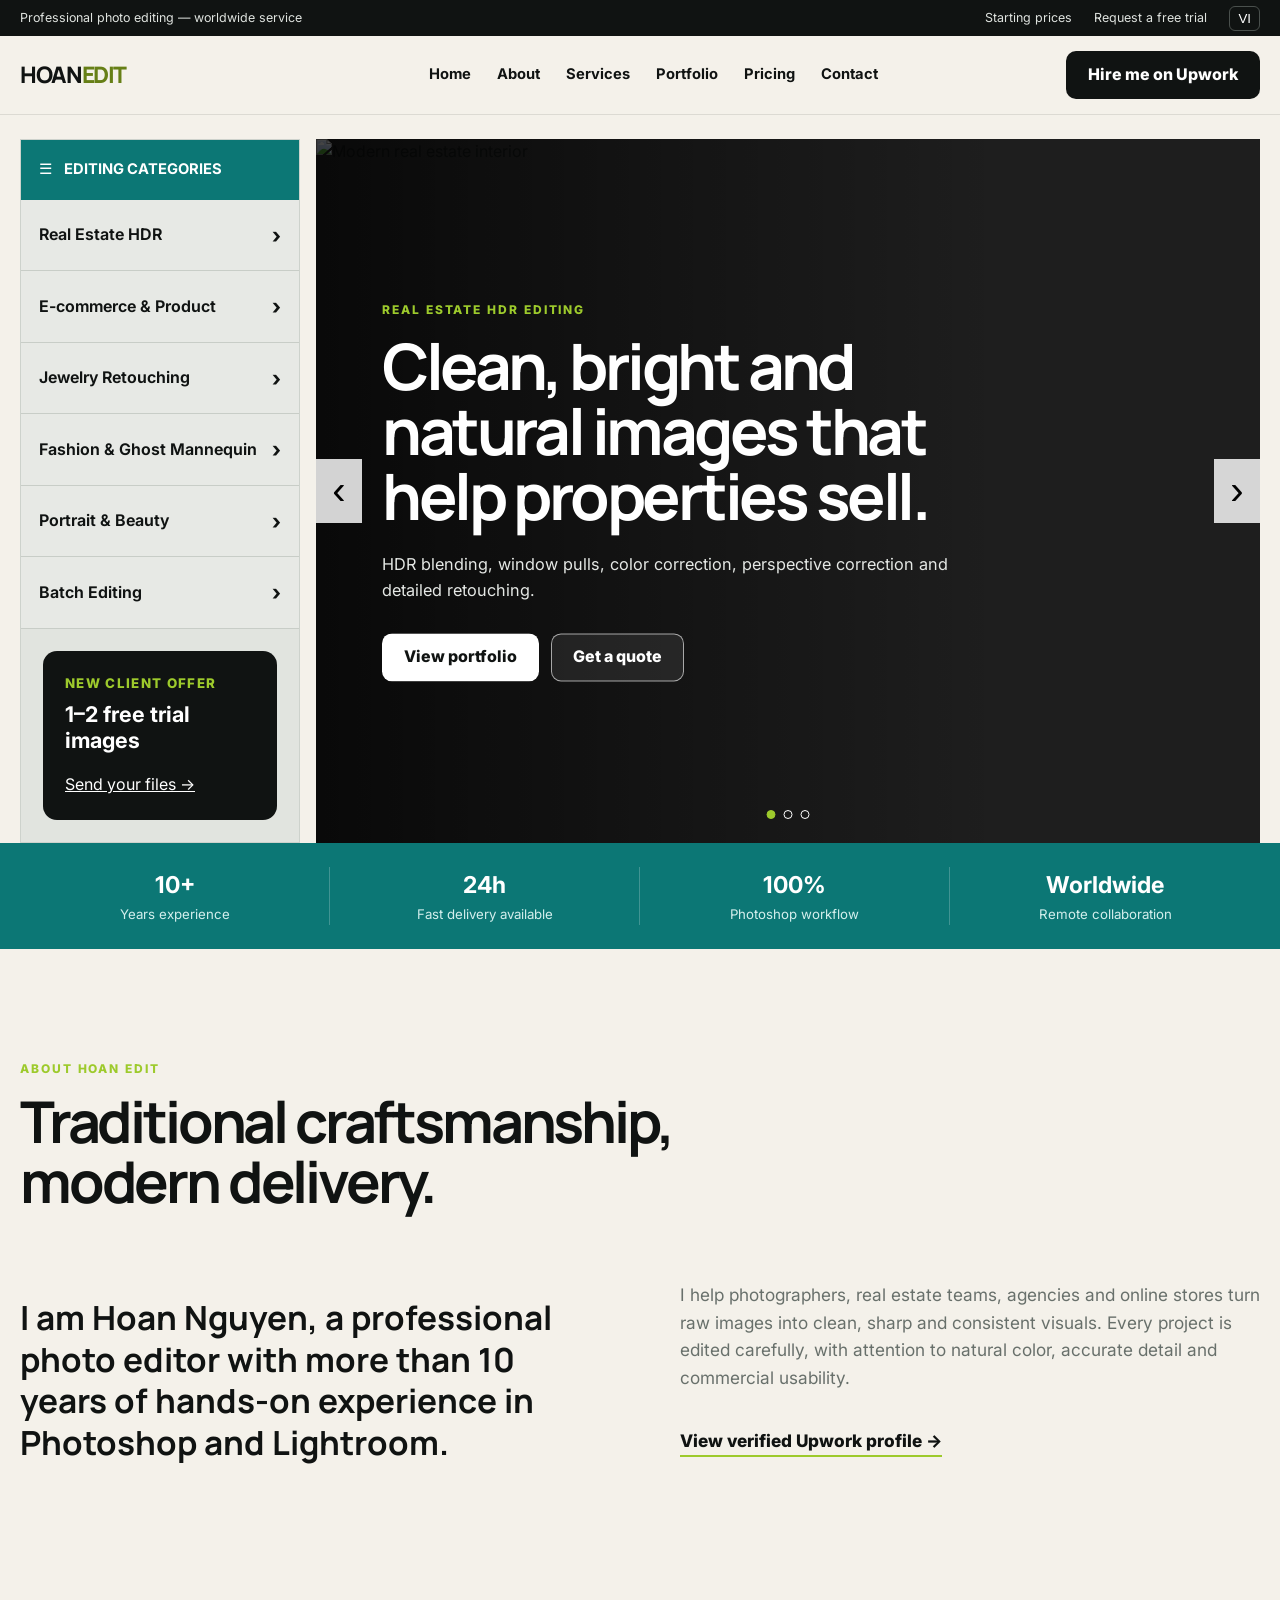
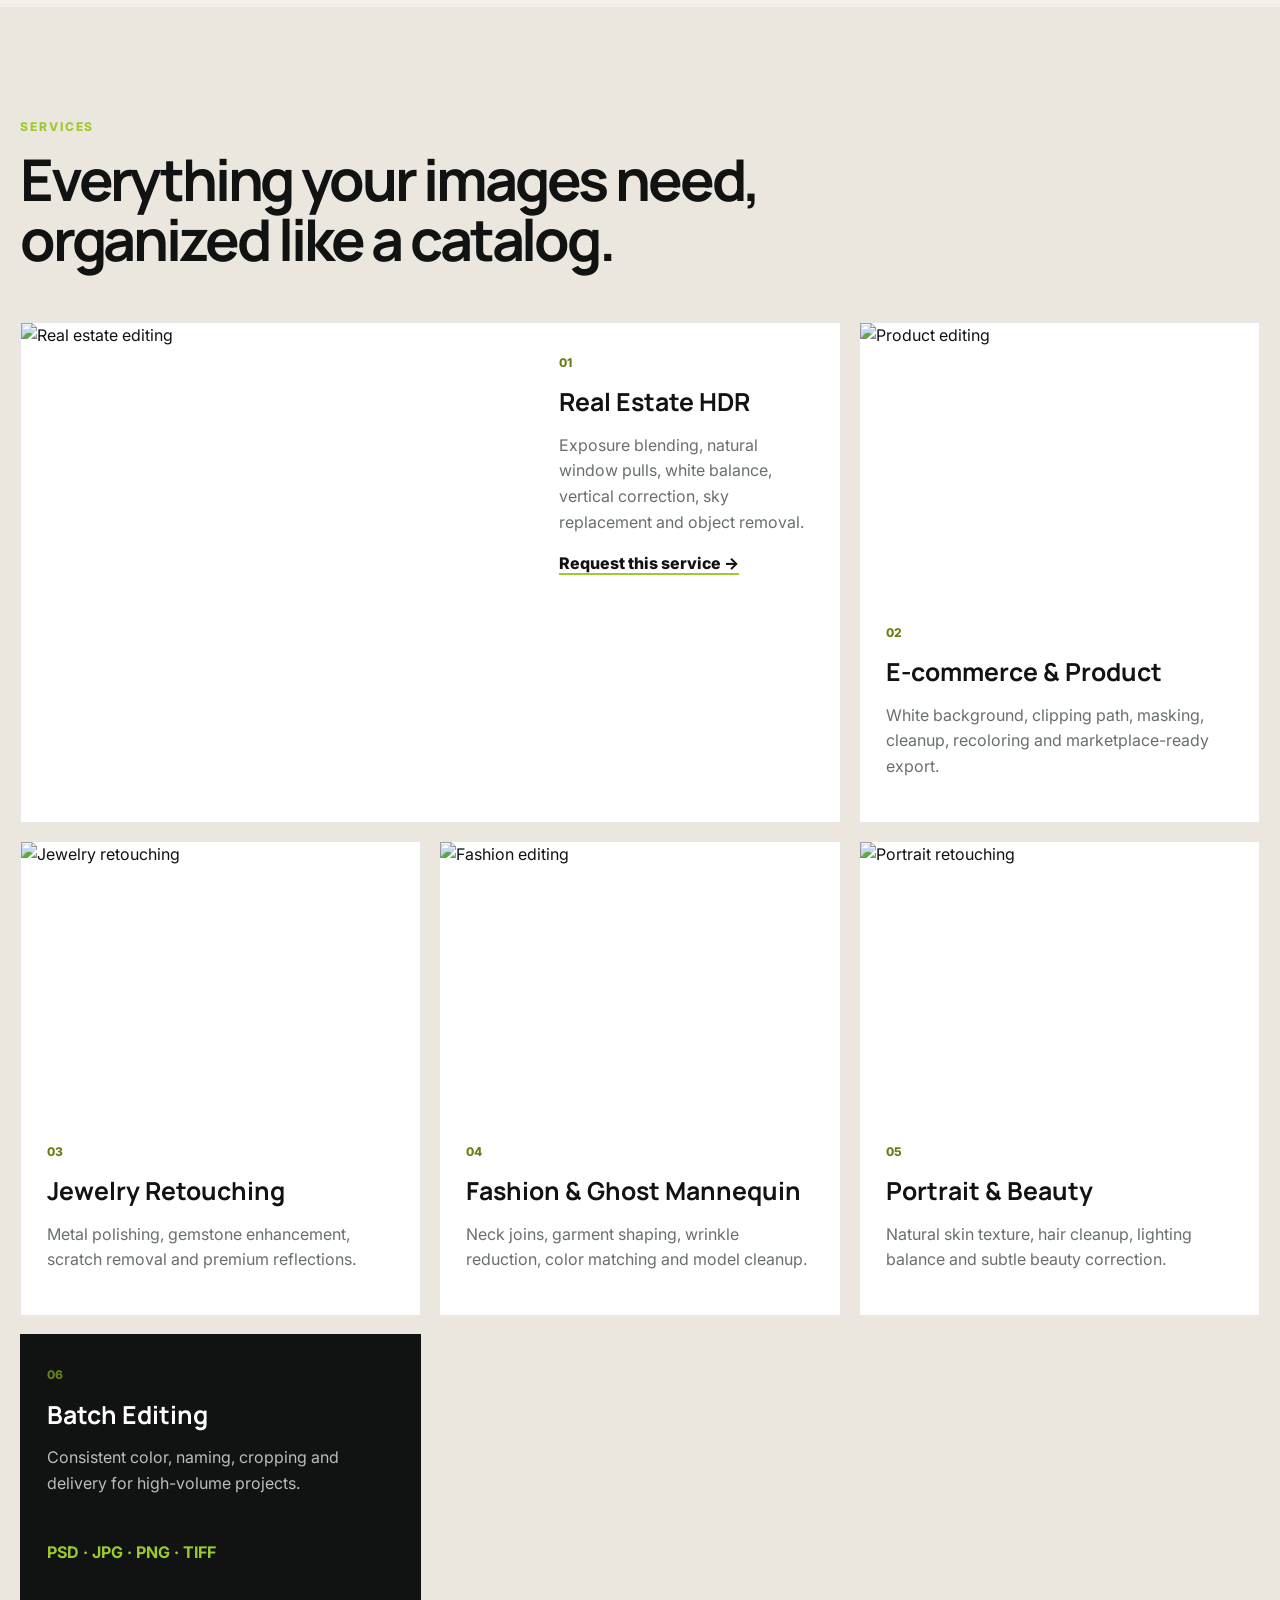
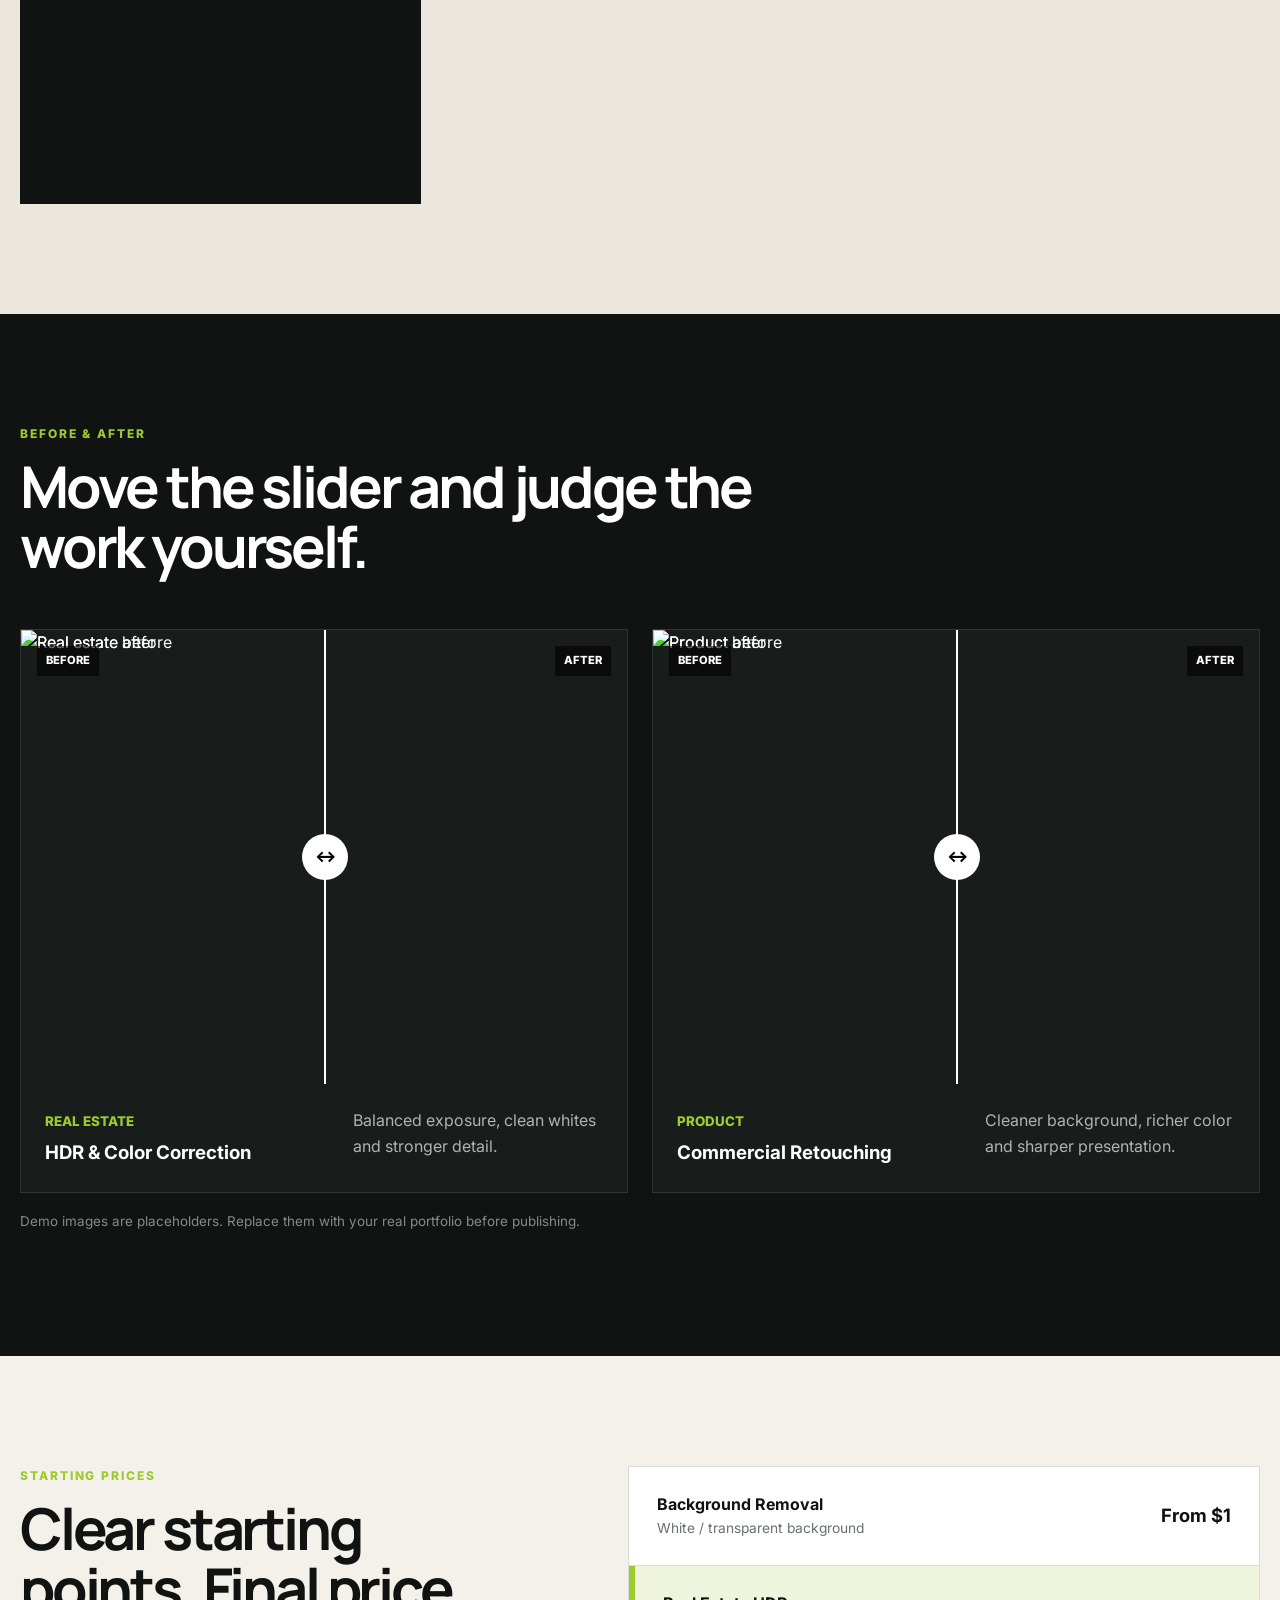
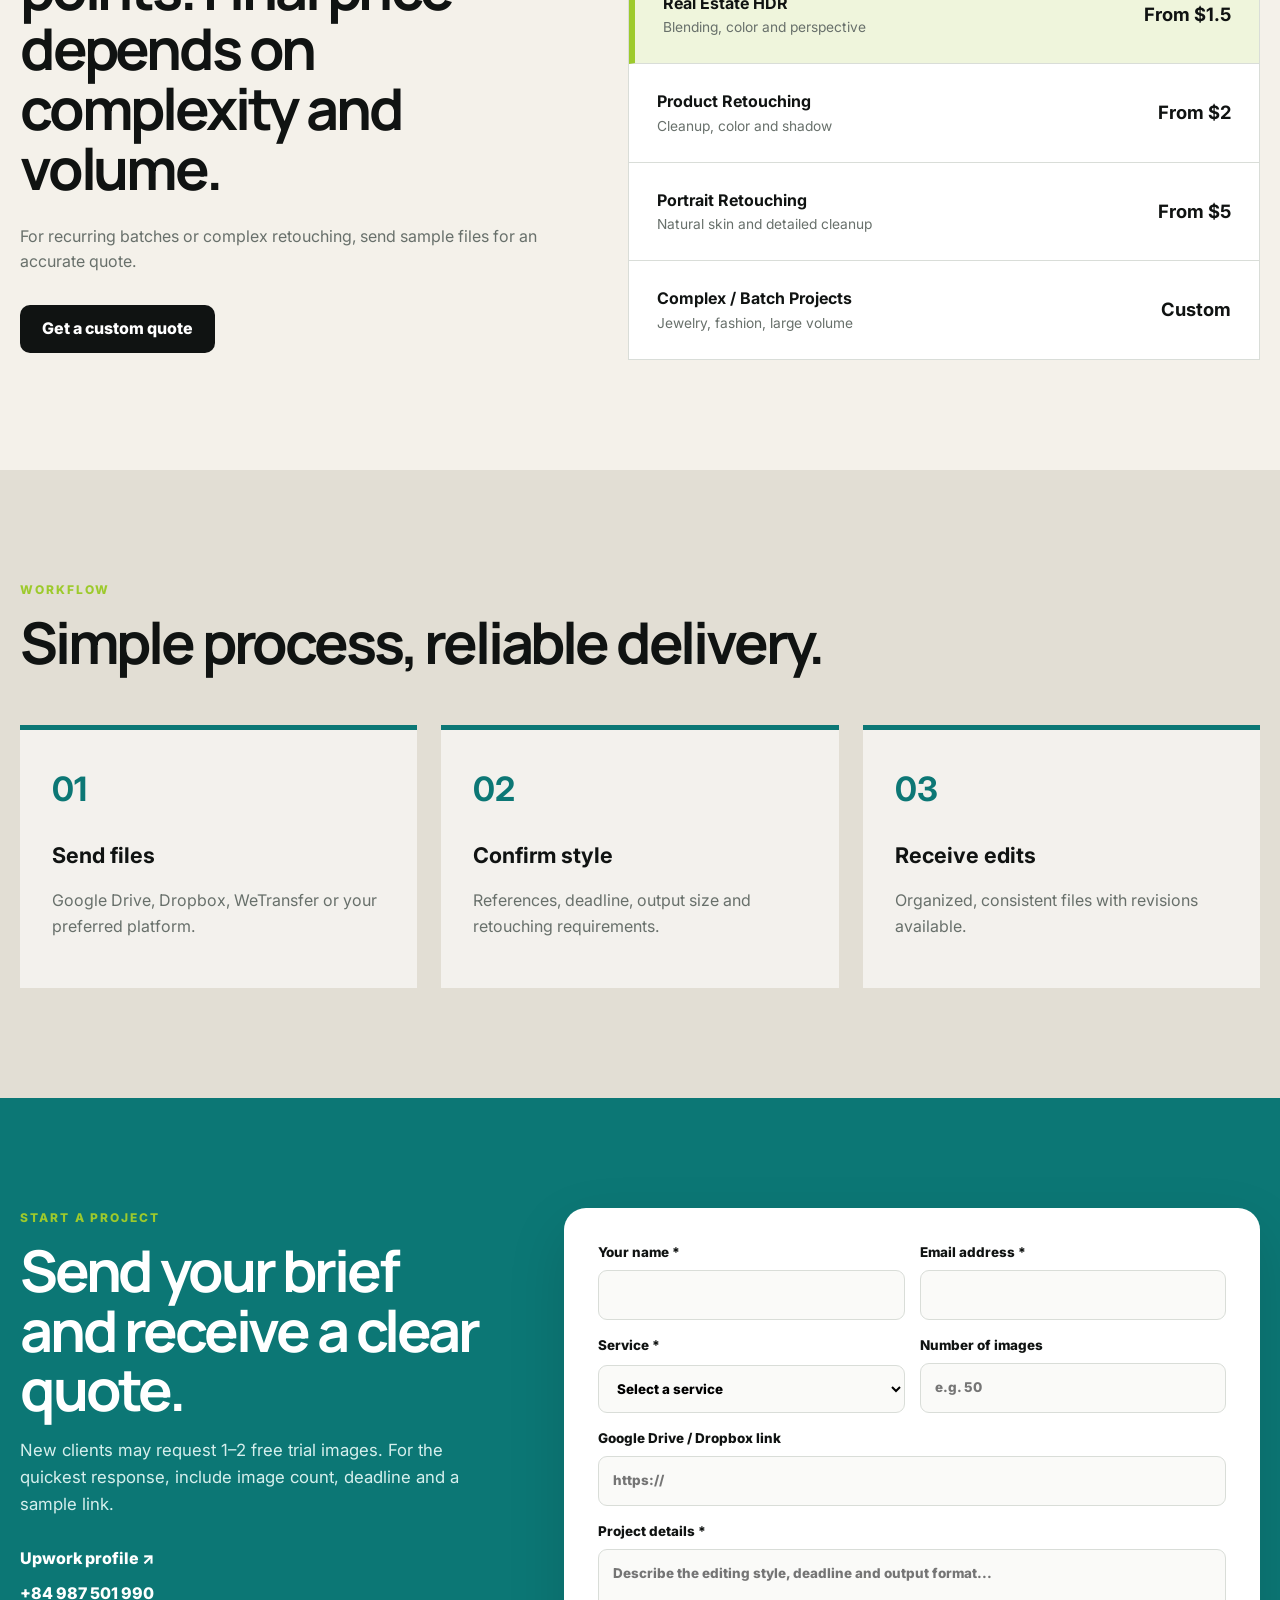
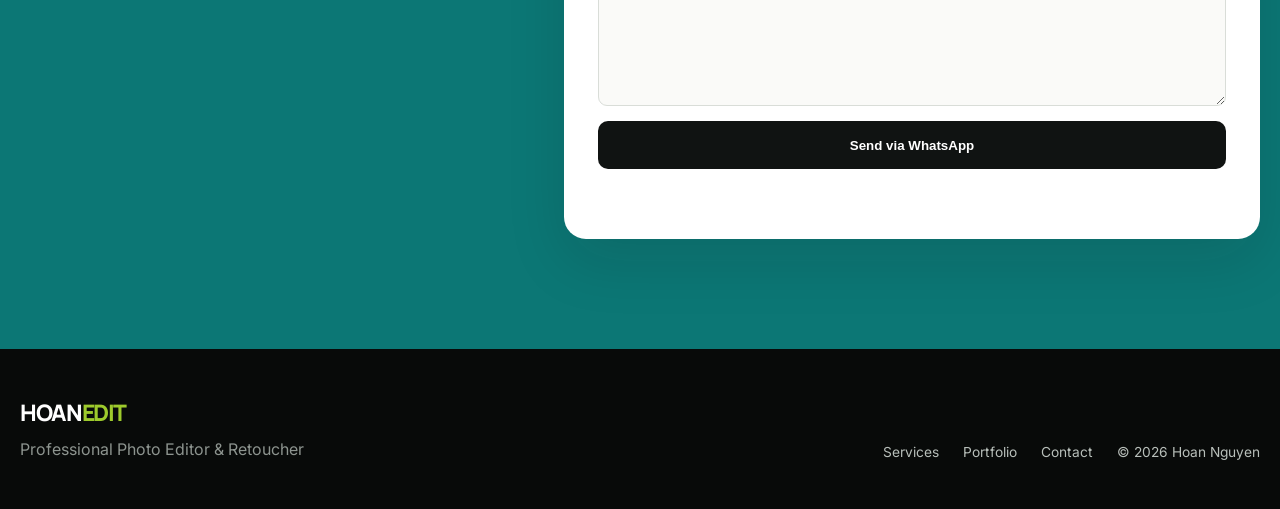
==== index.html @ b6e89f53 "Add files via upload" ====
<!DOCTYPE html>
<html lang="en">
<head>
  <meta charset="UTF-8">
  <meta name="viewport" content="width=device-width, initial-scale=1.0">
  <meta name="description" content="Professional photo editing and retouching services by Hoan Nguyen: real estate HDR, product, e-commerce, jewelry, portrait, fashion and batch editing.">
  <meta name="author" content="Hoan Nguyen">
  <meta property="og:title" content="Hoan Edit — Professional Photo Editing">
  <meta property="og:description" content="Clean, natural and conversion-ready photo editing for photographers, agencies and online stores.">
  <meta property="og:type" content="website">
  <title>Hoan Edit | Professional Photo Editor</title>
  <link rel="preconnect" href="https://fonts.googleapis.com">
  <link rel="preconnect" href="https://fonts.gstatic.com" crossorigin>
  <link href="https://fonts.googleapis.com/css2?family=Inter:wght@400;500;600;700;800&family=Manrope:wght@500;600;700;800&display=swap" rel="stylesheet">
  <link rel="stylesheet" href="styles.css">
</head>
<body>
  <div class="topbar">
    <div class="shell topbar-inner">
      <span>Professional photo editing — worldwide service</span>
      <div class="topbar-links">
        <a href="#pricing">Starting prices</a>
        <a href="#contact">Request a free trial</a>
        <button id="langToggle" class="lang-toggle" type="button">VI</button>
      </div>
    </div>
  </div>

  <header class="main-header">
    <div class="shell header-inner">
      <a class="logo" href="#home" aria-label="Hoan Edit home">HOAN<span>EDIT</span></a>
      <button class="mobile-menu" type="button" aria-label="Open menu" aria-expanded="false">☰</button>
      <nav class="main-nav">
        <a href="#home" data-en="Home" data-vi="Trang chủ">Home</a>
        <a href="#about" data-en="About" data-vi="Giới thiệu">About</a>
        <a href="#services" data-en="Services" data-vi="Dịch vụ">Services</a>
        <a href="#portfolio" data-en="Portfolio" data-vi="Portfolio">Portfolio</a>
        <a href="#pricing" data-en="Pricing" data-vi="Bảng giá">Pricing</a>
        <a href="#contact" data-en="Contact" data-vi="Liên hệ">Contact</a>
      </nav>
      <a class="header-cta" href="https://www.upwork.com/freelancers/nguyenhoan214" target="_blank" rel="noreferrer" data-en="Hire me on Upwork" data-vi="Thuê tôi trên Upwork">Hire me on Upwork</a>
    </div>
  </header>

  <main id="home">
    <section class="catalog-hero shell">
      <aside class="category-panel reveal">
        <div class="category-title"><span>☰</span><strong data-en="EDITING CATEGORIES" data-vi="DANH MỤC CHỈNH SỬA">EDITING CATEGORIES</strong></div>
        <a href="#real-estate"><span>Real Estate HDR</span><b>›</b></a>
        <a href="#product"><span>E-commerce & Product</span><b>›</b></a>
        <a href="#jewelry"><span>Jewelry Retouching</span><b>›</b></a>
        <a href="#fashion"><span>Fashion & Ghost Mannequin</span><b>›</b></a>
        <a href="#portrait"><span>Portrait & Beauty</span><b>›</b></a>
        <a href="#batch"><span>Batch Editing</span><b>›</b></a>
        <div class="category-note">
          <small data-en="NEW CLIENT OFFER" data-vi="ƯU ĐÃI KHÁCH MỚI">NEW CLIENT OFFER</small>
          <strong data-en="1–2 free trial images" data-vi="Chỉnh thử miễn phí 1–2 ảnh">1–2 free trial images</strong>
          <a href="#contact" data-en="Send your files →" data-vi="Gửi ảnh ngay →">Send your files →</a>
        </div>
      </aside>

      <section class="hero-slider reveal" aria-label="Featured services">
        <article class="slide active">
          <img src="https://images.unsplash.com/photo-1600607687939-ce8a6c25118c?auto=format&fit=crop&w=1600&q=85" alt="Modern real estate interior">
          <div class="slide-overlay"></div>
          <div class="slide-content">
            <span class="kicker">REAL ESTATE HDR EDITING</span>
            <h1 data-en="Clean, bright and natural images that help properties sell." data-vi="Hình ảnh sạch, sáng và tự nhiên giúp bất động sản nổi bật.">Clean, bright and natural images that help properties sell.</h1>
            <p data-en="HDR blending, window pulls, color correction, perspective correction and detailed retouching." data-vi="Ghép HDR, xử lý cửa sổ, cân màu, chỉnh phối cảnh và retouch chi tiết.">HDR blending, window pulls, color correction, perspective correction and detailed retouching.</p>
            <div class="slide-actions">
              <a class="btn light" href="#portfolio" data-en="View portfolio" data-vi="Xem portfolio">View portfolio</a>
              <a class="btn glass" href="#contact" data-en="Get a quote" data-vi="Nhận báo giá">Get a quote</a>
            </div>
          </div>
        </article>
        <article class="slide">
          <img src="https://images.unsplash.com/photo-1560343090-f0409e92791a?auto=format&fit=crop&w=1600&q=85" alt="Product photography">
          <div class="slide-overlay"></div>
          <div class="slide-content">
            <span class="kicker">PRODUCT RETOUCHING</span>
            <h2 data-en="Marketplace-ready product photos with a polished commercial finish." data-vi="Ảnh sản phẩm sẵn sàng đăng bán với chất lượng thương mại chuyên nghiệp.">Marketplace-ready product photos with a polished commercial finish.</h2>
            <p data-en="Background removal, dust cleanup, accurate color, realistic shadows and consistent resizing." data-vi="Xóa nền, làm sạch bụi, cân màu chính xác, tạo bóng tự nhiên và resize đồng bộ.">Background removal, dust cleanup, accurate color, realistic shadows and consistent resizing.</p>
            <div class="slide-actions"><a class="btn light" href="#services">Explore services</a><a class="btn glass" href="#contact">Start a project</a></div>
          </div>
        </article>
        <article class="slide">
          <img src="https://images.unsplash.com/photo-1529139574466-a303027c1d8b?auto=format&fit=crop&w=1600&q=85" alt="Fashion retouching">
          <div class="slide-overlay"></div>
          <div class="slide-content">
            <span class="kicker">FASHION & PORTRAIT</span>
            <h2 data-en="Natural retouching that keeps texture, character and brand consistency." data-vi="Retouch tự nhiên, giữ kết cấu da, cá tính và sự đồng bộ thương hiệu.">Natural retouching that keeps texture, character and brand consistency.</h2>
            <p data-en="Beauty retouching, garment cleanup, ghost mannequin, background cleanup and editorial color grading." data-vi="Retouch beauty, làm sạch trang phục, ghost mannequin, xử lý nền và chỉnh màu editorial.">Beauty retouching, garment cleanup, ghost mannequin, background cleanup and editorial color grading.</p>
            <div class="slide-actions"><a class="btn light" href="#portfolio">See examples</a><a class="btn glass" href="https://www.upwork.com/freelancers/nguyenhoan214" target="_blank" rel="noreferrer">Upwork profile</a></div>
          </div>
        </article>
        <button class="slider-btn prev" aria-label="Previous slide">‹</button>
        <button class="slider-btn next" aria-label="Next slide">›</button>
        <div class="slider-dots" aria-label="Slide navigation"></div>
      </section>
    </section>

    <section class="benefit-strip">
      <div class="shell benefit-grid">
        <div><b>10+</b><span data-en="Years experience" data-vi="Năm kinh nghiệm">Years experience</span></div>
        <div><b>24h</b><span data-en="Fast delivery available" data-vi="Có hỗ trợ giao nhanh">Fast delivery available</span></div>
        <div><b>100%</b><span data-en="Photoshop workflow" data-vi="Quy trình Photoshop">Photoshop workflow</span></div>
        <div><b>Worldwide</b><span data-en="Remote collaboration" data-vi="Làm việc toàn cầu">Remote collaboration</span></div>
      </div>
    </section>

    <section id="about" class="section shell intro-section">
      <div class="section-heading reveal">
        <span class="section-kicker" data-en="ABOUT HOAN EDIT" data-vi="VỀ HOAN EDIT">ABOUT HOAN EDIT</span>
        <h2 data-en="Traditional craftsmanship, modern delivery." data-vi="Kỹ năng chỉnh sửa truyền thống, quy trình giao hàng hiện đại.">Traditional craftsmanship, modern delivery.</h2>
      </div>
      <div class="intro-grid">
        <p class="lead reveal" data-en="I am Hoan Nguyen, a professional photo editor with more than 10 years of hands-on experience in Photoshop and Lightroom." data-vi="Tôi là Hoàn Nguyễn, chuyên gia chỉnh sửa ảnh với hơn 10 năm kinh nghiệm thực tế trong Photoshop và Lightroom.">I am Hoan Nguyen, a professional photo editor with more than 10 years of hands-on experience in Photoshop and Lightroom.</p>
        <div class="intro-copy reveal"><p data-en="I help photographers, real estate teams, agencies and online stores turn raw images into clean, sharp and consistent visuals. Every project is edited carefully, with attention to natural color, accurate detail and commercial usability." data-vi="Tôi hỗ trợ nhiếp ảnh gia, đội ngũ bất động sản, agency và cửa hàng online biến ảnh gốc thành hình ảnh sạch, sắc nét và đồng bộ. Mỗi dự án đều được xử lý cẩn thận, chú trọng màu sắc tự nhiên, chi tiết chính xác và khả năng sử dụng thương mại.">I help photographers, real estate teams, agencies and online stores turn raw images into clean, sharp and consistent visuals. Every project is edited carefully, with attention to natural color, accurate detail and commercial usability.</p><a href="https://www.upwork.com/freelancers/nguyenhoan214" target="_blank" rel="noreferrer">View verified Upwork profile →</a></div>
      </div>
    </section>

    <section id="services" class="section services-section">
      <div class="shell">
        <div class="section-heading reveal"><span class="section-kicker">SERVICES</span><h2 data-en="Everything your images need, organized like a catalog." data-vi="Mọi dịch vụ hình ảnh cần thiết, được sắp xếp rõ ràng như một danh mục.">Everything your images need, organized like a catalog.</h2></div>
        <div class="service-catalog">
          <article id="real-estate" class="service-tile large reveal"><img src="https://images.unsplash.com/photo-1600566753190-17f0baa2a6c3?auto=format&fit=crop&w=1200&q=85" alt="Real estate editing"><div><span>01</span><h3>Real Estate HDR</h3><p>Exposure blending, natural window pulls, white balance, vertical correction, sky replacement and object removal.</p><a href="#contact">Request this service →</a></div></article>
          <article id="product" class="service-tile reveal"><img src="https://images.unsplash.com/photo-1542291026-7eec264c27ff?auto=format&fit=crop&w=1000&q=85" alt="Product editing"><div><span>02</span><h3>E-commerce & Product</h3><p>White background, clipping path, masking, cleanup, recoloring and marketplace-ready export.</p></div></article>
          <article id="jewelry" class="service-tile reveal"><img src="https://images.unsplash.com/photo-1515562141207-7a88fb7ce338?auto=format&fit=crop&w=1000&q=85" alt="Jewelry retouching"><div><span>03</span><h3>Jewelry Retouching</h3><p>Metal polishing, gemstone enhancement, scratch removal and premium reflections.</p></div></article>
          <article id="fashion" class="service-tile reveal"><img src="https://images.unsplash.com/photo-1485230895905-ec40ba36b9bc?auto=format&fit=crop&w=1000&q=85" alt="Fashion editing"><div><span>04</span><h3>Fashion & Ghost Mannequin</h3><p>Neck joins, garment shaping, wrinkle reduction, color matching and model cleanup.</p></div></article>
          <article id="portrait" class="service-tile reveal"><img src="https://images.unsplash.com/photo-1534528741775-53994a69daeb?auto=format&fit=crop&w=1000&q=85" alt="Portrait retouching"><div><span>05</span><h3>Portrait & Beauty</h3><p>Natural skin texture, hair cleanup, lighting balance and subtle beauty correction.</p></div></article>
          <article id="batch" class="service-tile text-only reveal"><div><span>06</span><h3>Batch Editing</h3><p>Consistent color, naming, cropping and delivery for high-volume projects.</p><strong>PSD · JPG · PNG · TIFF</strong></div></article>
        </div>
      </div>
    </section>

    <section id="portfolio" class="section portfolio-section">
      <div class="shell">
        <div class="section-heading reveal"><span class="section-kicker">BEFORE & AFTER</span><h2 data-en="Move the slider and judge the work yourself." data-vi="Kéo thanh so sánh và tự đánh giá chất lượng.">Move the slider and judge the work yourself.</h2></div>
        <div class="compare-grid">
          <article class="compare-card reveal">
            <div class="compare" data-compare>
              <img src="https://images.unsplash.com/photo-1600585154340-be6161a56a0c?auto=format&fit=crop&w=1200&q=55" alt="Real estate before">
              <div class="after"><img src="https://images.unsplash.com/photo-1600566753086-00f18fb6b3ea?auto=format&fit=crop&w=1200&q=90" alt="Real estate after"></div>
              <input type="range" min="0" max="100" value="50" aria-label="Compare real estate edit"><div class="compare-line"></div><span class="before-tag">BEFORE</span><span class="after-tag">AFTER</span>
            </div>
            <div class="compare-caption"><div><small>REAL ESTATE</small><h3>HDR & Color Correction</h3></div><p>Balanced exposure, clean whites and stronger detail.</p></div>
          </article>
          <article class="compare-card reveal">
            <div class="compare" data-compare>
              <img src="https://images.unsplash.com/photo-1560343090-f0409e92791a?auto=format&fit=crop&w=1200&q=55" alt="Product before">
              <div class="after enhanced"><img src="https://images.unsplash.com/photo-1560343090-f0409e92791a?auto=format&fit=crop&w=1200&q=95" alt="Product after"></div>
              <input type="range" min="0" max="100" value="50" aria-label="Compare product edit"><div class="compare-line"></div><span class="before-tag">BEFORE</span><span class="after-tag">AFTER</span>
            </div>
            <div class="compare-caption"><div><small>PRODUCT</small><h3>Commercial Retouching</h3></div><p>Cleaner background, richer color and sharper presentation.</p></div>
          </article>
        </div>
        <p class="demo-note">Demo images are placeholders. Replace them with your real portfolio before publishing.</p>
      </div>
    </section>

    <section id="pricing" class="section pricing-section">
      <div class="shell pricing-layout">
        <div class="pricing-intro reveal"><span class="section-kicker">STARTING PRICES</span><h2 data-en="Clear starting points. Final price depends on complexity and volume." data-vi="Mức giá khởi điểm rõ ràng. Giá cuối phụ thuộc độ phức tạp và số lượng.">Clear starting points. Final price depends on complexity and volume.</h2><p>For recurring batches or complex retouching, send sample files for an accurate quote.</p><a class="btn dark" href="#contact">Get a custom quote</a></div>
        <div class="price-list reveal">
          <div class="price-row"><div><strong>Background Removal</strong><span>White / transparent background</span></div><b>From $1</b></div>
          <div class="price-row featured"><div><strong>Real Estate HDR</strong><span>Blending, color and perspective</span></div><b>From $1.5</b></div>
          <div class="price-row"><div><strong>Product Retouching</strong><span>Cleanup, color and shadow</span></div><b>From $2</b></div>
          <div class="price-row"><div><strong>Portrait Retouching</strong><span>Natural skin and detailed cleanup</span></div><b>From $5</b></div>
          <div class="price-row"><div><strong>Complex / Batch Projects</strong><span>Jewelry, fashion, large volume</span></div><b>Custom</b></div>
        </div>
      </div>
    </section>

    <section class="section process-section">
      <div class="shell"><div class="section-heading reveal"><span class="section-kicker">WORKFLOW</span><h2>Simple process, reliable delivery.</h2></div><div class="process-grid"><div class="process-step reveal"><b>01</b><h3>Send files</h3><p>Google Drive, Dropbox, WeTransfer or your preferred platform.</p></div><div class="process-step reveal"><b>02</b><h3>Confirm style</h3><p>References, deadline, output size and retouching requirements.</p></div><div class="process-step reveal"><b>03</b><h3>Receive edits</h3><p>Organized, consistent files with revisions available.</p></div></div></div>
    </section>

    <section id="contact" class="section contact-section">
      <div class="shell contact-layout">
        <div class="contact-copy reveal"><span class="section-kicker">START A PROJECT</span><h2>Send your brief and receive a clear quote.</h2><p>New clients may request 1–2 free trial images. For the quickest response, include image count, deadline and a sample link.</p><div class="contact-direct"><a href="https://www.upwork.com/freelancers/nguyenhoan214" target="_blank" rel="noreferrer">Upwork profile ↗</a><a href="tel:+84987501990">+84 987 501 990</a></div></div>
        <form id="contactForm" class="contact-form reveal">
          <div class="form-grid"><label>Your name *<input name="name" required autocomplete="name"></label><label>Email address *<input type="email" name="email" required autocomplete="email"></label></div>
          <div class="form-grid"><label>Service *<select name="service" required><option value="">Select a service</option><option>Real Estate HDR</option><option>E-commerce & Product</option><option>Jewelry Retouching</option><option>Fashion / Ghost Mannequin</option><option>Portrait & Beauty</option><option>Other</option></select></label><label>Number of images<input name="quantity" placeholder="e.g. 50"></label></div>
          <label>Google Drive / Dropbox link<input type="url" name="fileLink" placeholder="https://"></label>
          <label>Project details *<textarea name="message" rows="6" required placeholder="Describe the editing style, deadline and output format..."></textarea></label>
          <button class="btn dark full" type="submit">Send via WhatsApp</button><p id="formStatus" class="form-status" aria-live="polite"></p>
        </form>
      </div>
    </section>
  </main>

  <footer><div class="shell footer-inner"><div><a class="logo footer-logo" href="#home">HOAN<span>EDIT</span></a><p>Professional Photo Editor & Retoucher</p></div><div class="footer-right"><a href="#services">Services</a><a href="#portfolio">Portfolio</a><a href="#contact">Contact</a><span>© <span id="year"></span> Hoan Nguyen</span></div></div></footer>
  <script src="script.js"></script>
</body>
</html>
---- styles.css ----
:root{--ink:#101312;--paper:#f4f1ea;--white:#fff;--green:#9dca2c;--green-dark:#667f16;--teal:#0c7775;--muted:#68706b;--line:#d9ddd8;--shadow:0 22px 60px rgba(16,19,18,.12);--radius:22px}*{box-sizing:border-box}html{scroll-behavior:smooth}body{margin:0;background:var(--paper);color:var(--ink);font-family:Inter,Arial,sans-serif;line-height:1.6}img{display:block;max-width:100%}a{color:inherit;text-decoration:none}.shell{width:min(1240px,calc(100% - 36px));margin:auto}.topbar{background:var(--ink);color:#dfe3df;font-size:.78rem}.topbar-inner{height:36px;display:flex;align-items:center;justify-content:space-between}.topbar-links{display:flex;align-items:center;gap:22px}.lang-toggle{border:1px solid #4a504d;background:transparent;color:white;border-radius:6px;padding:4px 8px;cursor:pointer}.main-header{position:sticky;top:0;z-index:20;background:rgba(244,241,234,.94);backdrop-filter:blur(14px);border-bottom:1px solid rgba(16,19,18,.1)}.header-inner{height:78px;display:grid;grid-template-columns:220px 1fr auto;align-items:center;gap:24px}.logo{font-family:Manrope,sans-serif;font-size:1.42rem;font-weight:800;letter-spacing:-.06em}.logo span{color:var(--green-dark)}.main-nav{display:flex;justify-content:center;gap:26px;font-weight:700;font-size:.92rem}.main-nav a{position:relative}.main-nav a:after{content:"";position:absolute;left:0;right:100%;bottom:-8px;height:2px;background:var(--green);transition:.25s}.main-nav a:hover:after{right:0}.header-cta,.btn{display:inline-flex;align-items:center;justify-content:center;min-height:48px;padding:0 21px;border-radius:10px;font-weight:800;border:1px solid transparent;transition:.25s;cursor:pointer}.header-cta{background:var(--ink);color:white}.header-cta:hover,.btn:hover{transform:translateY(-2px)}.mobile-menu{display:none;border:0;background:transparent;font-size:1.5rem}.catalog-hero{display:grid;grid-template-columns:280px 1fr;gap:16px;padding-top:24px}.category-panel{background:#e1e4df;border:1px solid #cdd2cc;min-height:600px}.category-title{display:flex;align-items:center;gap:12px;background:var(--teal);color:white;padding:18px;font-size:.92rem}.category-panel>a{display:flex;justify-content:space-between;align-items:center;padding:18px;border-bottom:1px solid #c8cdc7;font-weight:650;background:#e7e9e5;transition:.2s}.category-panel>a:hover{background:white;padding-left:23px}.category-panel>a b{font-size:1.35rem}.category-note{margin:22px;background:var(--ink);color:white;padding:22px;border-radius:14px}.category-note small,.category-note strong,.category-note a{display:block}.category-note small{color:var(--green);font-weight:800;letter-spacing:.1em}.category-note strong{font-size:1.35rem;line-height:1.2;margin:8px 0 18px}.category-note a{color:#fff;text-decoration:underline}.hero-slider{position:relative;min-height:600px;overflow:hidden;background:#222}.slide{position:absolute;inset:0;opacity:0;pointer-events:none;transition:opacity .6s}.slide.active{opacity:1;pointer-events:auto}.slide img{width:100%;height:100%;object-fit:cover}.slide-overlay{position:absolute;inset:0;background:linear-gradient(90deg,rgba(0,0,0,.74),rgba(0,0,0,.12) 72%)}.slide-content{position:absolute;left:7%;top:50%;transform:translateY(-50%);width:min(660px,78%);color:white}.kicker,.section-kicker{display:block;font-weight:800;letter-spacing:.16em;font-size:.75rem;color:var(--green);margin-bottom:14px}.slide h1,.slide h2{font-family:Manrope,sans-serif;font-size:clamp(2.4rem,5vw,5.2rem);line-height:1.02;letter-spacing:-.055em;margin:0 0 22px}.slide p{max-width:620px;color:#e5e8e5;font-size:1.02rem}.slide-actions{display:flex;gap:12px;margin-top:30px;flex-wrap:wrap}.btn.light{background:white;color:var(--ink)}.btn.glass{border-color:rgba(255,255,255,.6);color:white;background:rgba(255,255,255,.08)}.btn.dark{background:var(--ink);color:white}.btn.full{width:100%}.slider-btn{position:absolute;top:50%;transform:translateY(-50%);width:46px;height:64px;border:0;background:rgba(255,255,255,.82);font-size:2.5rem;cursor:pointer}.slider-btn.prev{left:0}.slider-btn.next{right:0}.slider-dots{position:absolute;left:50%;bottom:24px;transform:translateX(-50%);display:flex;gap:8px}.slider-dots button{width:9px;height:9px;padding:0;border-radius:50%;border:1px solid white;background:transparent;cursor:pointer}.slider-dots button.active{background:var(--green);border-color:var(--green)}.benefit-strip{background:var(--teal);color:white}.benefit-grid{display:grid;grid-template-columns:repeat(4,1fr);padding:24px 0}.benefit-grid div{text-align:center;border-right:1px solid rgba(255,255,255,.22)}.benefit-grid div:last-child{border:0}.benefit-grid b,.benefit-grid span{display:block}.benefit-grid b{font-size:1.45rem}.benefit-grid span{font-size:.83rem;color:#d4efed}.section{padding:110px 0}.section-heading{max-width:810px;margin-bottom:52px}.section-heading h2,.pricing-intro h2,.contact-copy h2{font-family:Manrope,sans-serif;font-size:clamp(2.35rem,4.5vw,5rem);line-height:1.04;letter-spacing:-.055em;margin:0}.intro-grid{display:grid;grid-template-columns:1fr 1fr;gap:80px}.lead{font-family:Manrope,sans-serif;font-size:clamp(1.65rem,2.6vw,2.55rem);line-height:1.25;font-weight:700}.intro-copy{font-size:1.08rem;color:var(--muted)}.intro-copy a{display:inline-block;color:var(--ink);font-weight:800;margin-top:18px;border-bottom:2px solid var(--green)}.services-section{background:#ebe7df}.service-catalog{display:grid;grid-template-columns:repeat(3,1fr);gap:18px}.service-tile{background:white;border:1px solid rgba(16,19,18,.1);overflow:hidden;min-height:470px}.service-tile.large{grid-column:span 2;display:grid;grid-template-columns:1.25fr .75fr}.service-tile img{width:100%;height:270px;object-fit:cover}.service-tile.large img{height:100%}.service-tile>div{padding:26px}.service-tile span{font-size:.75rem;font-weight:800;color:var(--green-dark)}.service-tile h3{font-family:Manrope,sans-serif;font-size:1.55rem;line-height:1.15;margin:14px 0 12px}.service-tile p{color:var(--muted)}.service-tile a{font-weight:800;border-bottom:2px solid var(--green)}.service-tile.text-only{background:var(--ink);color:white}.service-tile.text-only p{color:#b8bfba}.service-tile.text-only strong{display:block;margin-top:44px;color:var(--green)}.portfolio-section{background:var(--ink);color:white}.compare-grid{display:grid;grid-template-columns:1fr 1fr;gap:24px}.compare-card{background:#181c1a;border:1px solid #323733}.compare{position:relative;aspect-ratio:4/3;overflow:hidden}.compare>img,.after img{width:100%;height:100%;object-fit:cover}.after{position:absolute;inset:0;width:50%;overflow:hidden}.after img{width:200%;max-width:none;filter:brightness(1.1) saturate(1.08) contrast(1.04)}.after.enhanced img{filter:brightness(1.12) saturate(1.22) contrast(1.08)}.compare input{position:absolute;inset:0;width:100%;height:100%;opacity:0;cursor:ew-resize}.compare-line{position:absolute;top:0;bottom:0;left:50%;width:2px;background:white;pointer-events:none}.compare-line:after{content:"↔";position:absolute;left:50%;top:50%;transform:translate(-50%,-50%);display:grid;place-items:center;width:46px;height:46px;border-radius:50%;background:white;color:black;font-weight:800}.before-tag,.after-tag{position:absolute;top:16px;background:rgba(0,0,0,.6);padding:6px 9px;font-size:.7rem;font-weight:800}.before-tag{left:16px}.after-tag{right:16px}.compare-caption{display:flex;justify-content:space-between;gap:24px;padding:24px}.compare-caption small{color:var(--green);font-weight:800}.compare-caption h3{margin:4px 0 0}.compare-caption p{max-width:250px;color:#aeb5b0;margin:0}.demo-note{color:#858b87;font-size:.84rem;margin-top:18px}.pricing-layout{display:grid;grid-template-columns:.9fr 1.1fr;gap:90px;align-items:start}.pricing-intro p{color:var(--muted);max-width:580px;margin:25px 0 30px}.price-list{background:white;border:1px solid var(--line)}.price-row{display:flex;justify-content:space-between;align-items:center;gap:20px;padding:25px 28px;border-bottom:1px solid var(--line)}.price-row:last-child{border:0}.price-row div span,.price-row div strong{display:block}.price-row div span{color:var(--muted);font-size:.86rem}.price-row b{white-space:nowrap;font-size:1.15rem}.price-row.featured{background:#eff5dc;border-left:6px solid var(--green)}.process-section{background:#e2ded4}.process-grid{display:grid;grid-template-columns:repeat(3,1fr);gap:24px}.process-step{background:rgba(255,255,255,.6);padding:32px;border-top:5px solid var(--teal)}.process-step b{font-size:2.1rem;color:var(--teal)}.process-step h3{font-size:1.35rem;margin:22px 0 8px}.process-step p{color:var(--muted)}.contact-section{background:var(--teal);color:white}.contact-layout{display:grid;grid-template-columns:.8fr 1.2fr;gap:80px}.contact-copy p{color:#d6efed;font-size:1.05rem}.contact-direct{display:grid;gap:10px;margin-top:28px;font-weight:800}.contact-form{background:white;color:var(--ink);padding:34px;border-radius:var(--radius);box-shadow:var(--shadow)}.form-grid{display:grid;grid-template-columns:1fr 1fr;gap:15px}label{display:grid;gap:7px;font-size:.84rem;font-weight:800;margin-bottom:15px}input,select,textarea{width:100%;padding:13px 14px;border:1px solid var(--line);border-radius:9px;background:#fafaf8;font:inherit;outline:none}input:focus,select:focus,textarea:focus{border-color:var(--teal);box-shadow:0 0 0 3px rgba(12,119,117,.13)}textarea{resize:vertical}.form-status{min-height:24px;margin:12px 0 0;font-size:.88rem}.form-status.success{color:#2f7b23}.form-status.error{color:#b42318}footer{background:#080a09;color:white;padding:46px 0}.footer-inner{display:flex;justify-content:space-between;align-items:end;gap:30px}.footer-logo span{color:var(--green)}footer p{color:#8d948f;margin:6px 0 0}.footer-right{display:flex;gap:24px;align-items:center;color:#b8bfba;font-size:.86rem}.reveal{opacity:0;transform:translateY(20px);transition:.7s}.reveal.visible{opacity:1;transform:none}@media(max-width:1000px){.header-inner{grid-template-columns:1fr auto}.main-nav{position:absolute;left:18px;right:18px;top:80px;display:none;flex-direction:column;background:white;padding:20px;box-shadow:var(--shadow)}.main-nav.open{display:flex}.mobile-menu{display:block}.header-cta{display:none}.catalog-hero{grid-template-columns:1fr}.category-panel{min-height:0}.category-panel>a,.category-note{display:none}.category-title{cursor:pointer}.category-panel.open>a,.category-panel.open .category-note{display:flex}.category-panel.open .category-note{display:block}.hero-slider{min-height:570px}.service-catalog{grid-template-columns:1fr 1fr}.service-tile.large{grid-column:span 2}.pricing-layout,.contact-layout{grid-template-columns:1fr;gap:45px}.footer-right{flex-wrap:wrap;justify-content:flex-end}}@media(max-width:680px){.shell{width:min(100% - 22px,1240px)}.topbar-inner>span{display:none}.topbar-inner{justify-content:flex-end}.header-inner{height:66px}.catalog-hero{padding-top:12px}.hero-slider{min-height:560px}.slide-content{left:8%;width:84%}.slide h1,.slide h2{font-size:2.7rem}.slider-btn{width:36px;height:54px}.benefit-grid,.service-catalog,.compare-grid,.process-grid,.form-grid,.intro-grid{grid-template-columns:1fr}.benefit-grid div{border-right:0;border-bottom:1px solid rgba(255,255,255,.18);padding:14px}.service-tile.large{grid-column:auto;display:block}.service-tile.large img{height:270px}.compare-caption{display:block}.compare-caption p{margin-top:10px}.section{padding:78px 0}.pricing-layout{gap:35px}.price-row{padding:20px}.contact-form{padding:22px}.footer-inner{display:block}.footer-right{margin-top:24px;justify-content:flex-start}.main-nav{top:68px}}
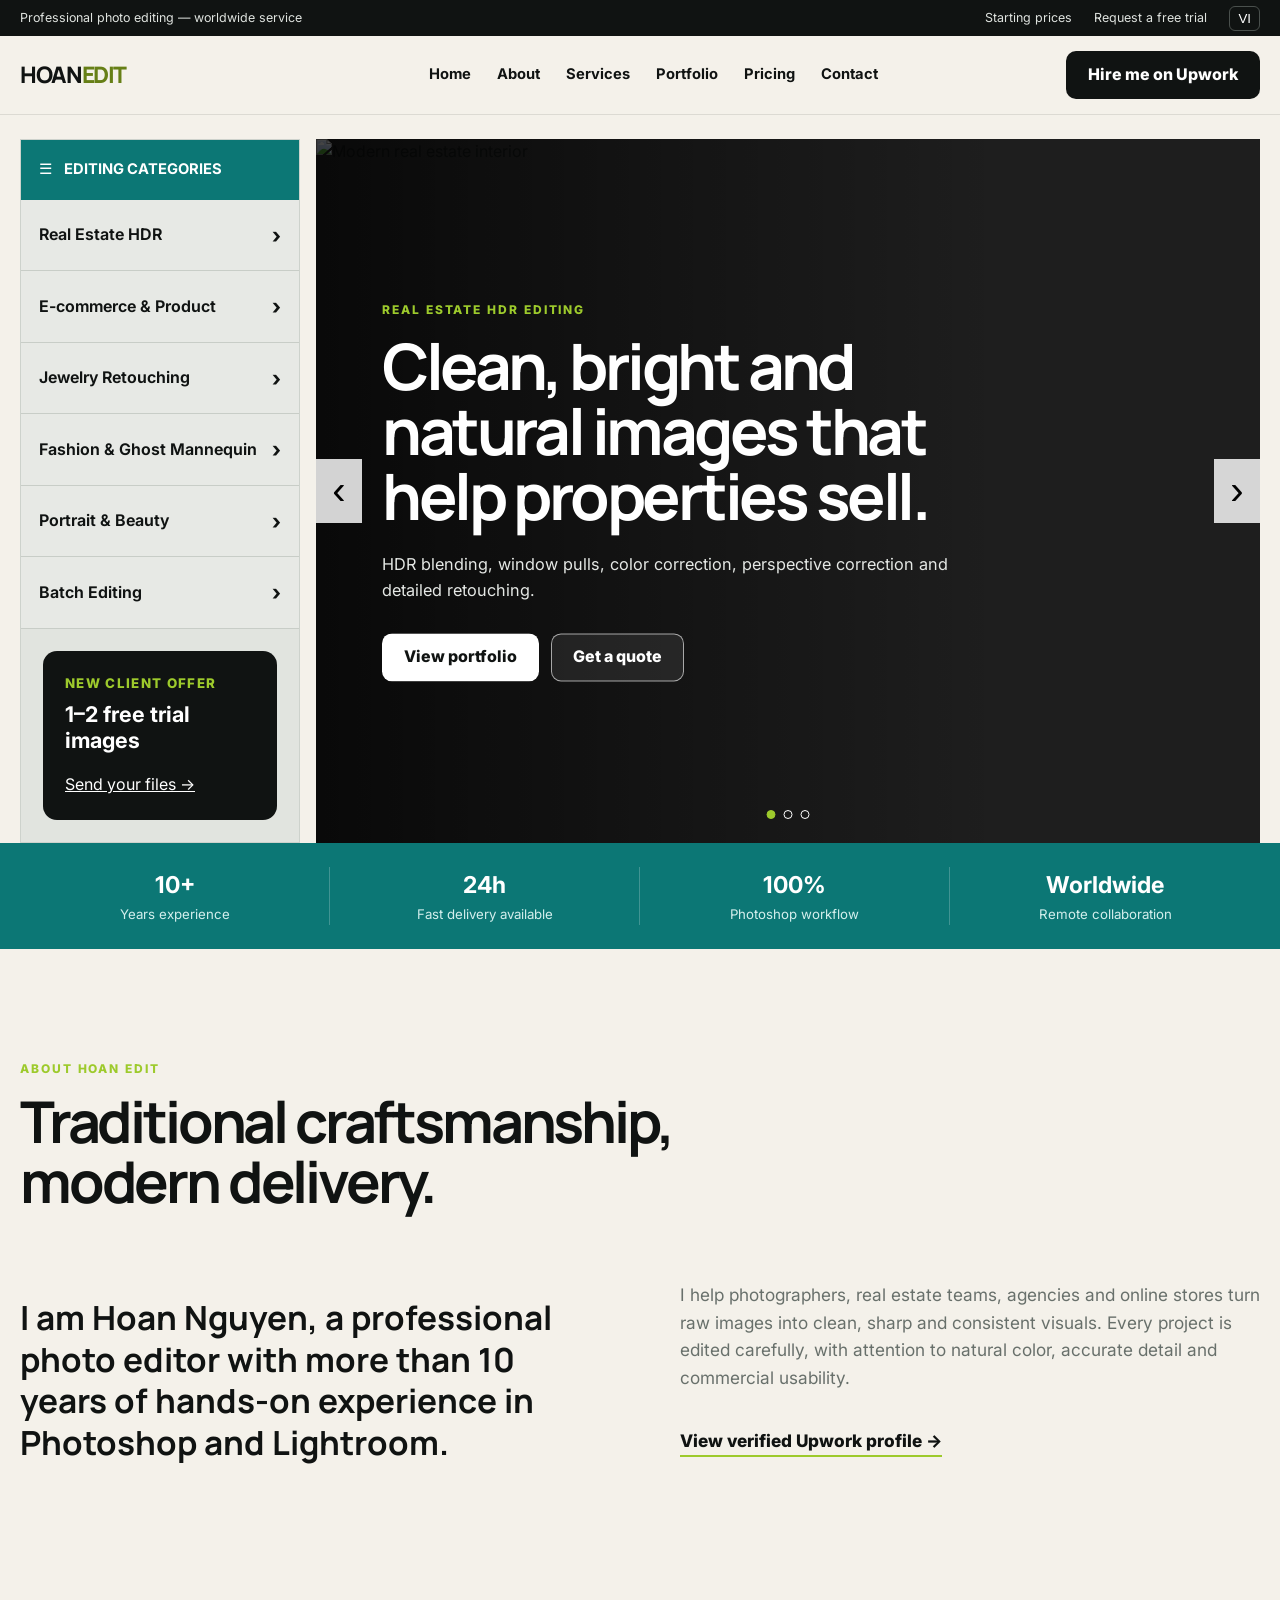
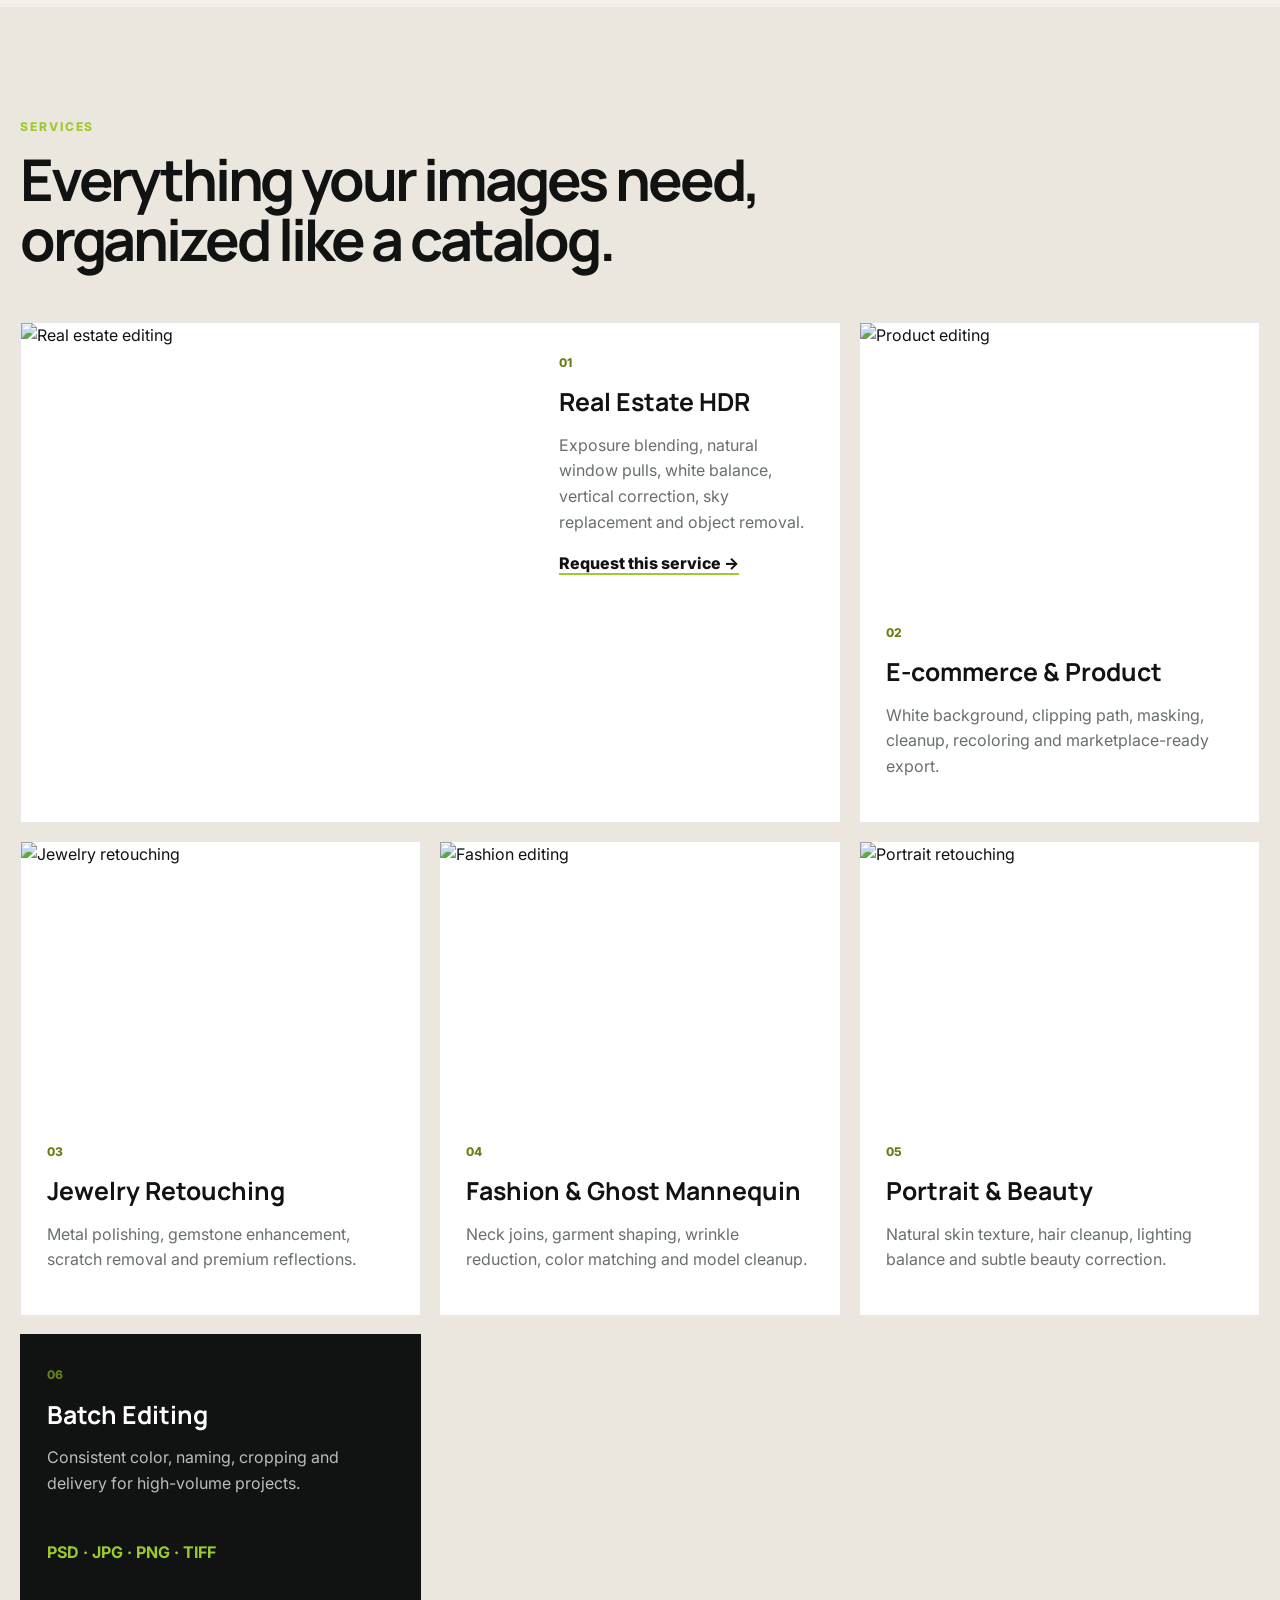
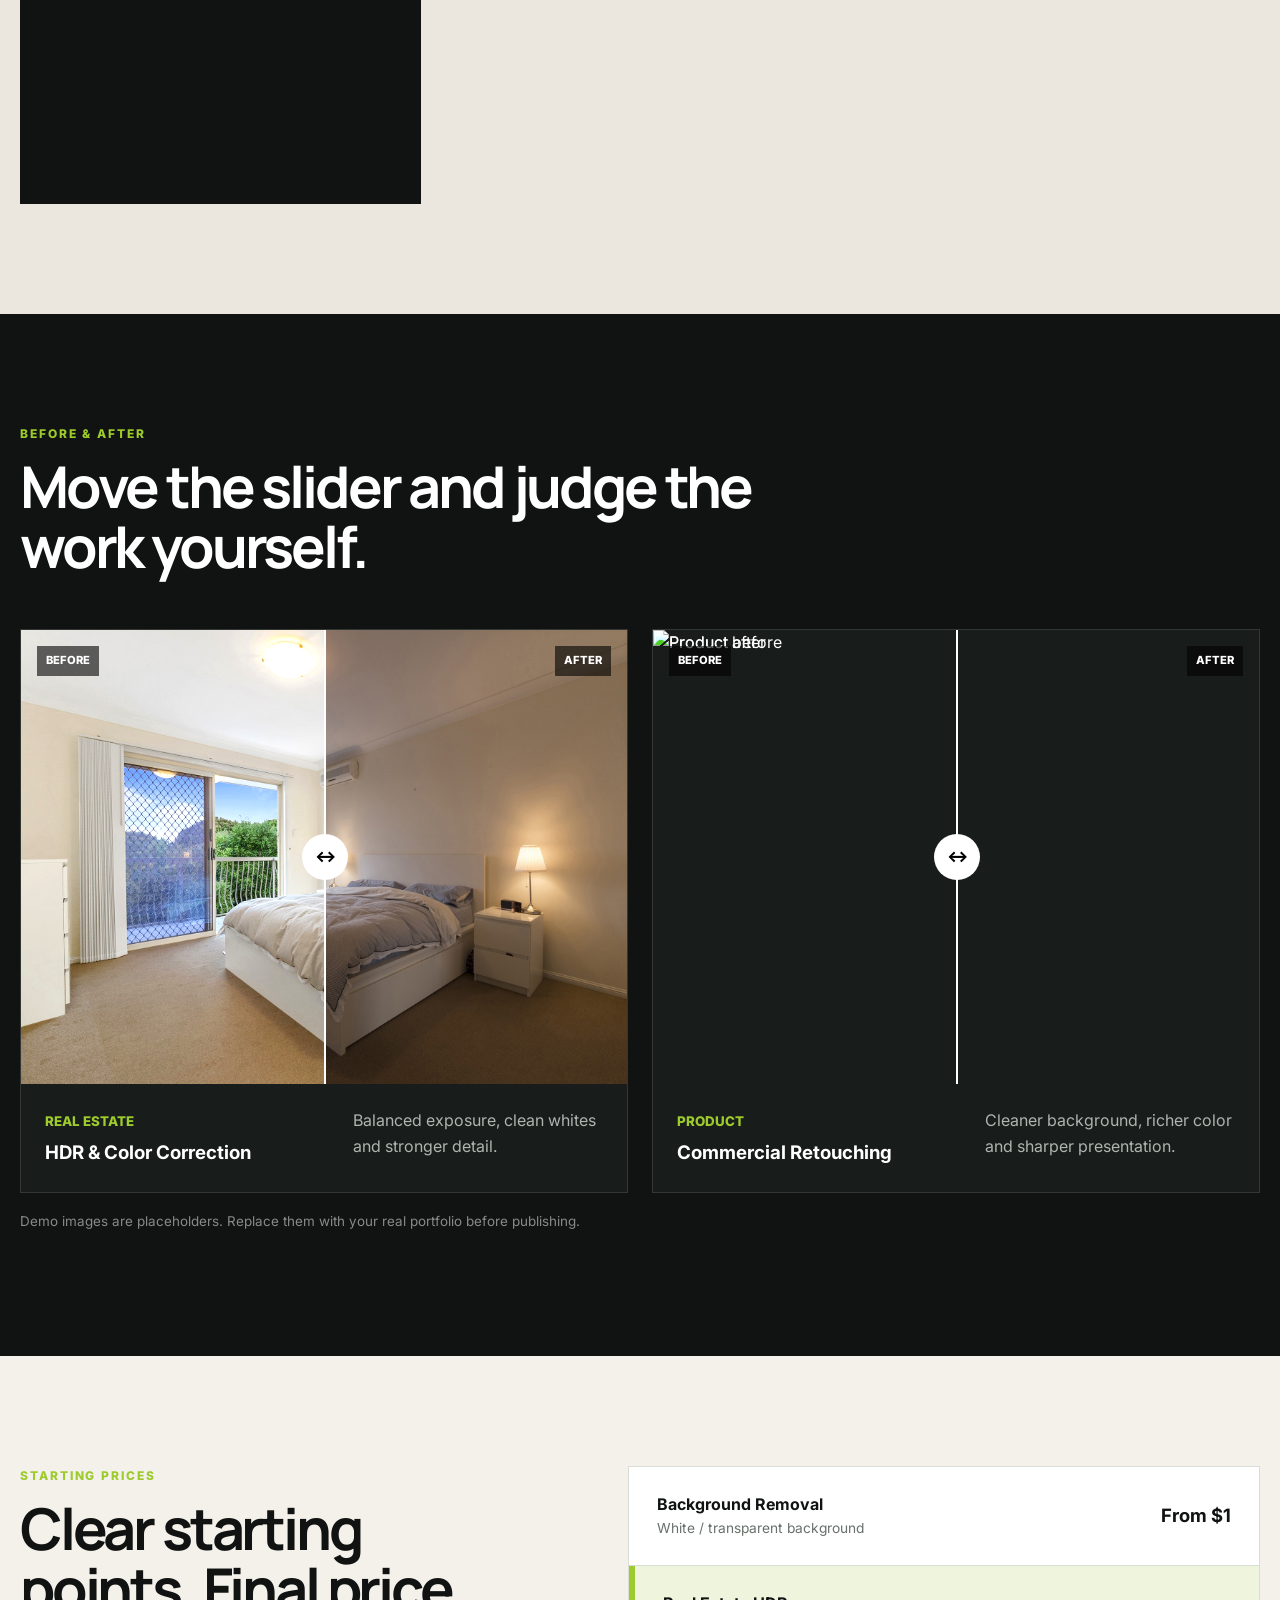
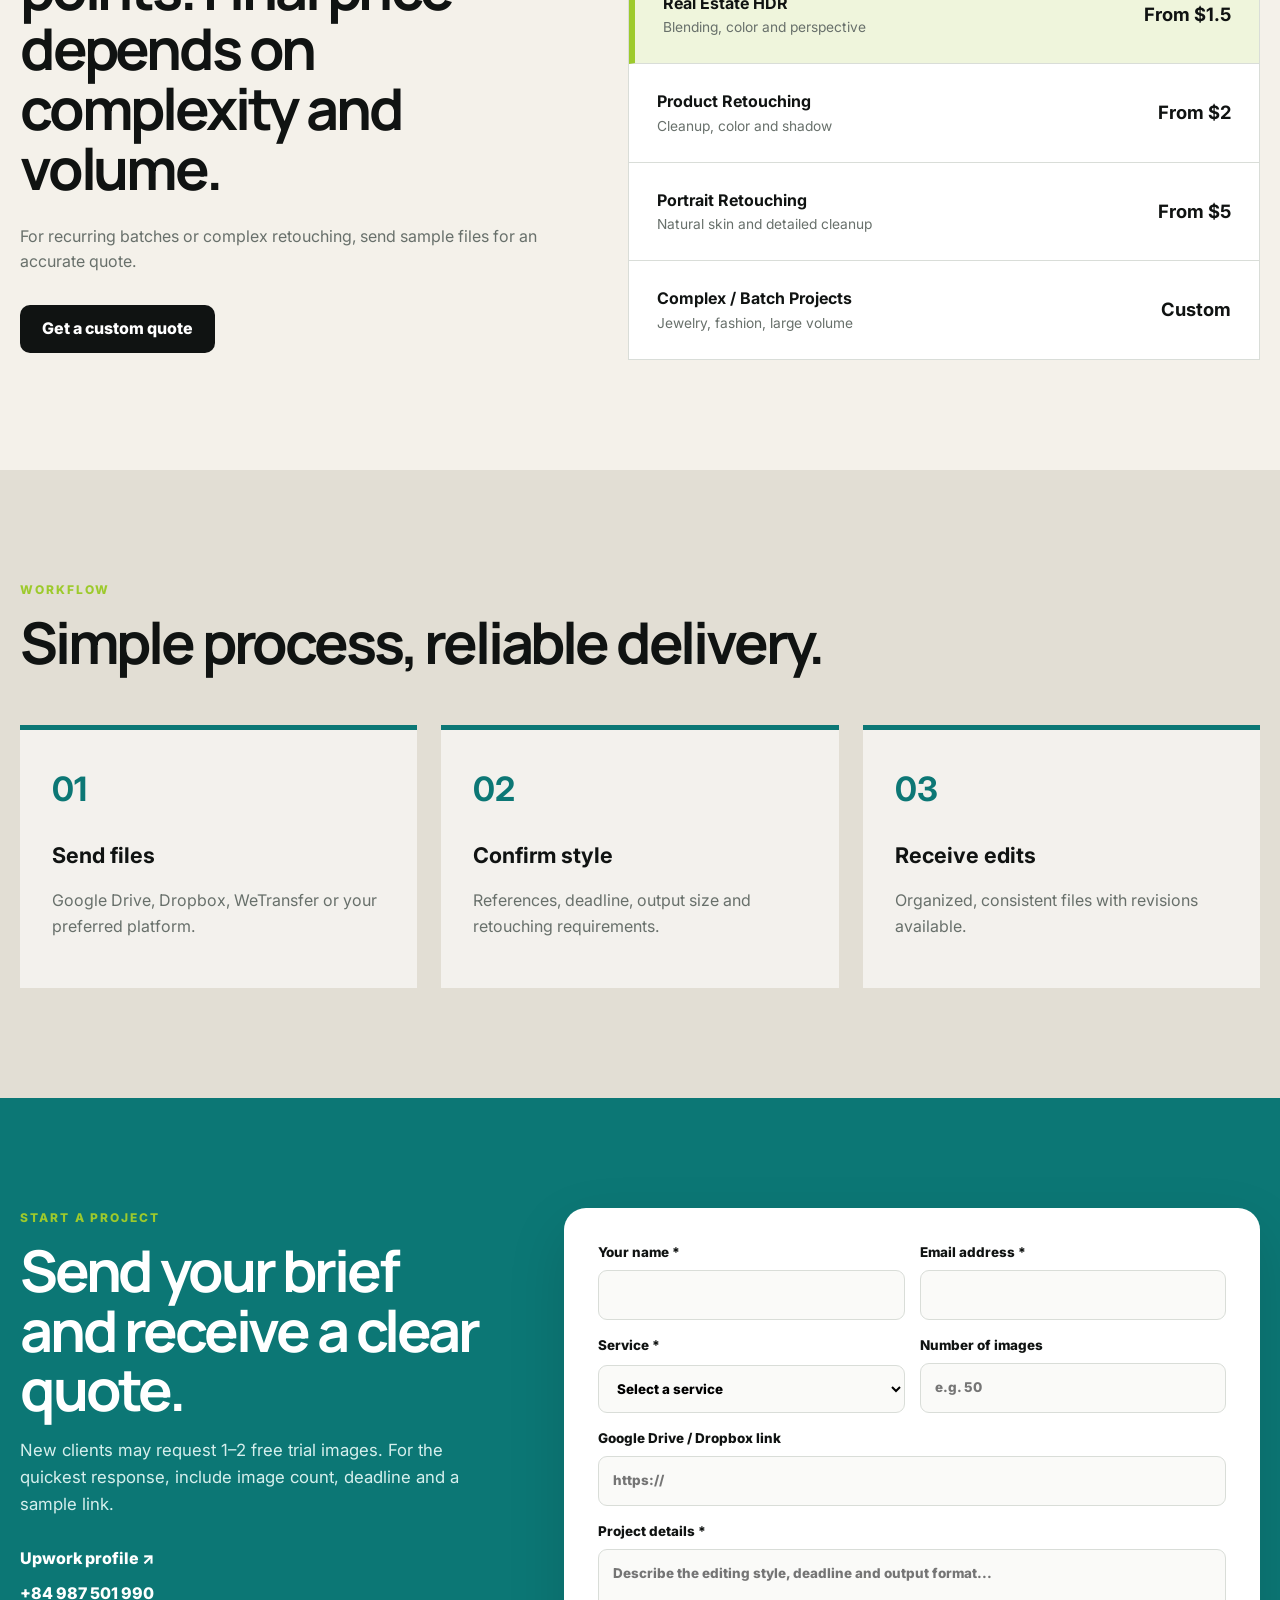
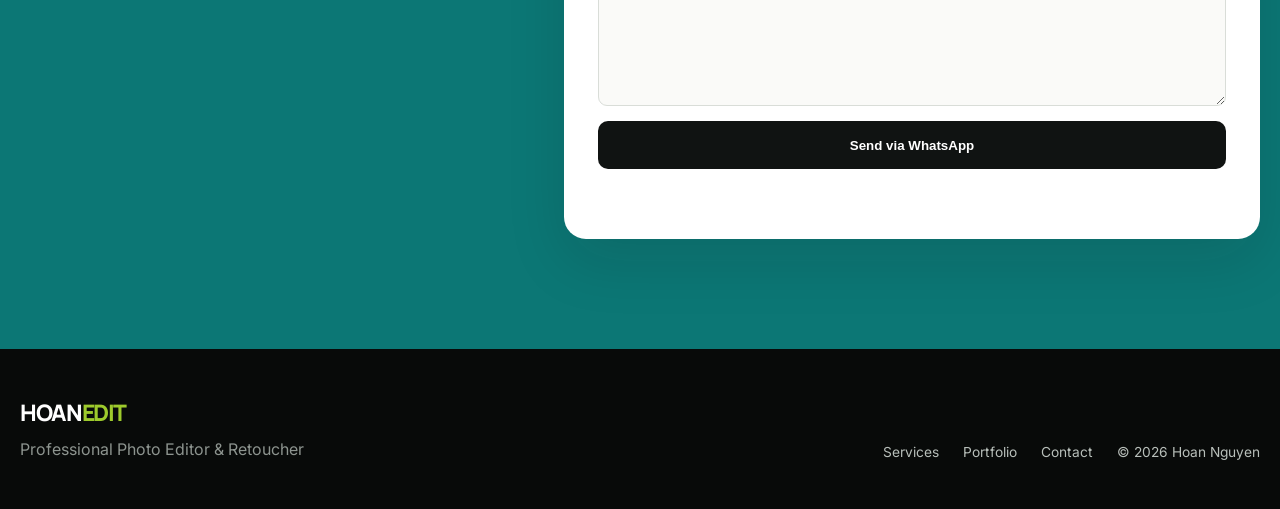
==== commit 64d9f180: "Update index.html" ====
--- a/index.html
+++ b/index.html
@@ -139,8 +139,8 @@
         <div class="compare-grid">
           <article class="compare-card reveal">
             <div class="compare" data-compare>
-              <img src="https://images.unsplash.com/photo-1600585154340-be6161a56a0c?auto=format&fit=crop&w=1200&q=55" alt="Real estate before">
-              <div class="after"><img src="https://images.unsplash.com/photo-1600566753086-00f18fb6b3ea?auto=format&fit=crop&w=1200&q=90" alt="Real estate after"></div>
+              <img src="real-estate-before.jpg" alt="Real estate before">
+              <div class="after"><img src="real-estate-after.jpg" alt="Real estate after"></div>
               <input type="range" min="0" max="100" value="50" aria-label="Compare real estate edit"><div class="compare-line"></div><span class="before-tag">BEFORE</span><span class="after-tag">AFTER</span>
             </div>
             <div class="compare-caption"><div><small>REAL ESTATE</small><h3>HDR & Color Correction</h3></div><p>Balanced exposure, clean whites and stronger detail.</p></div>
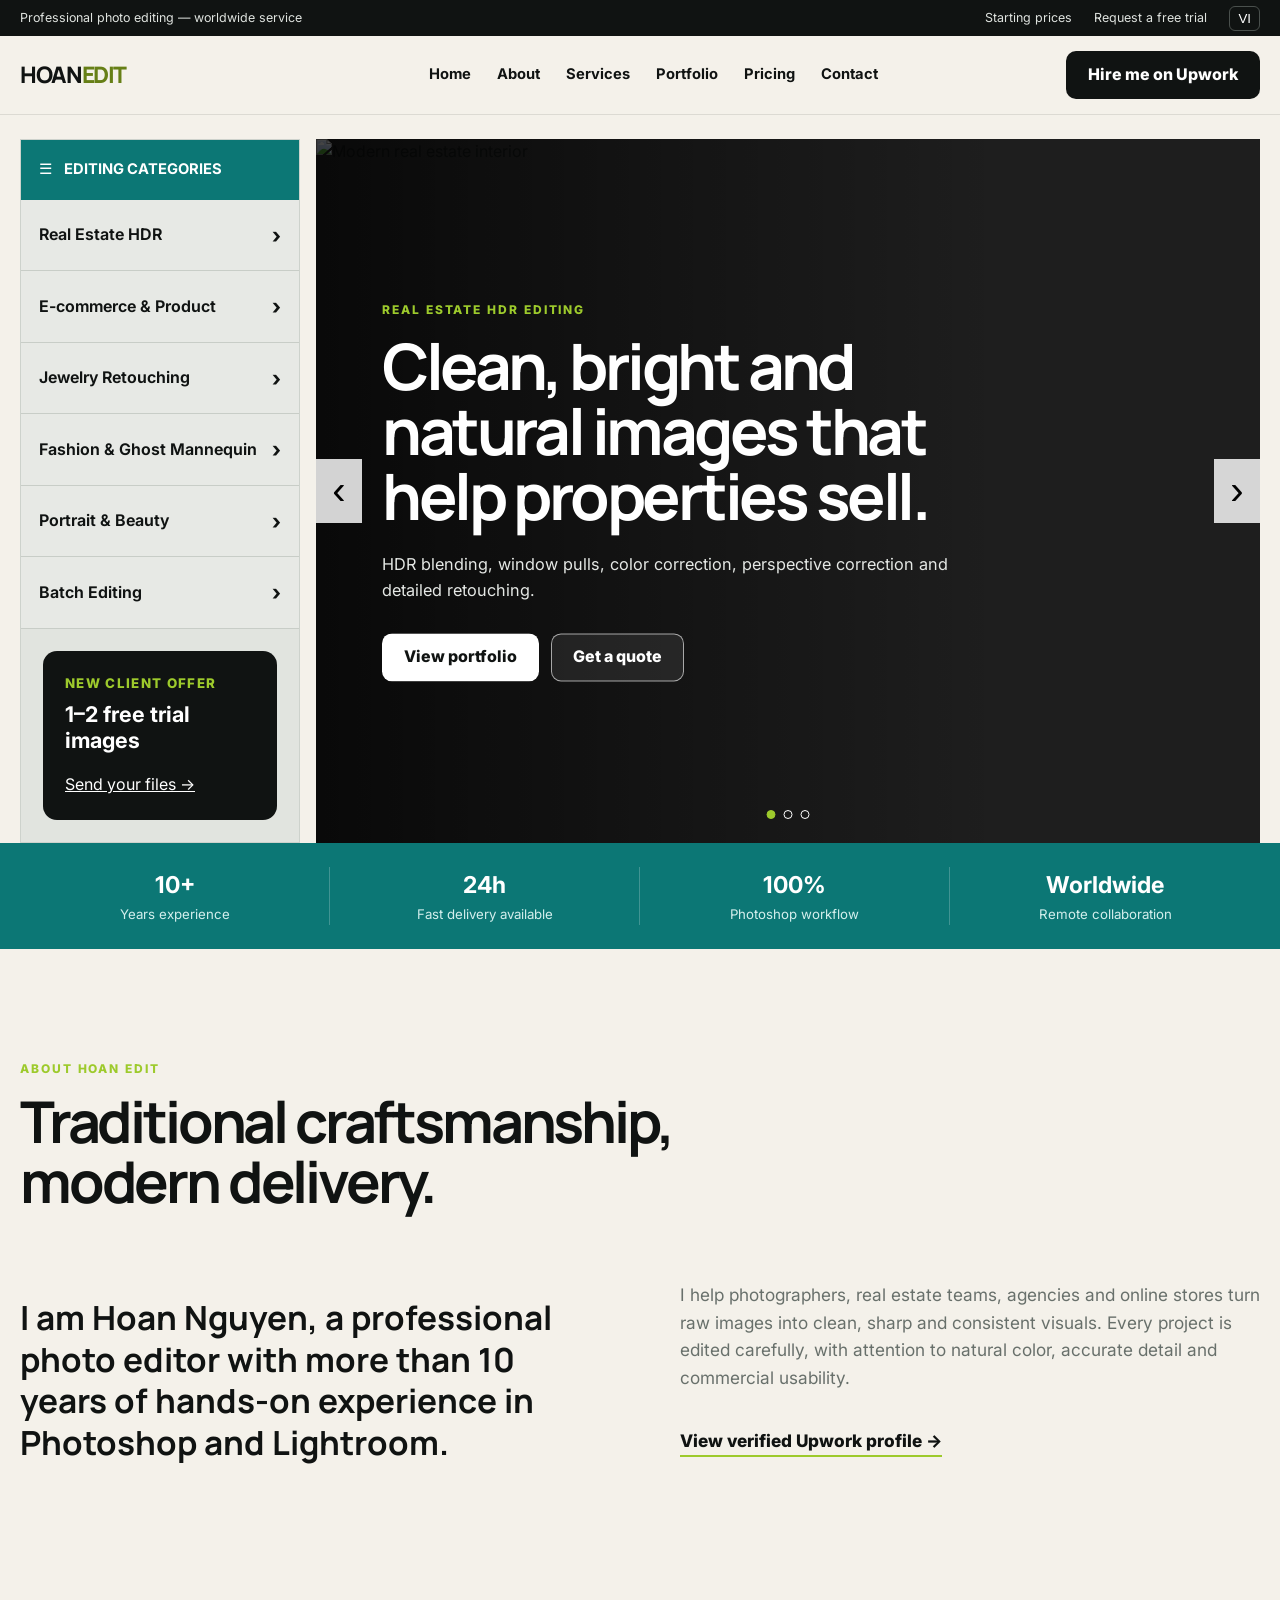
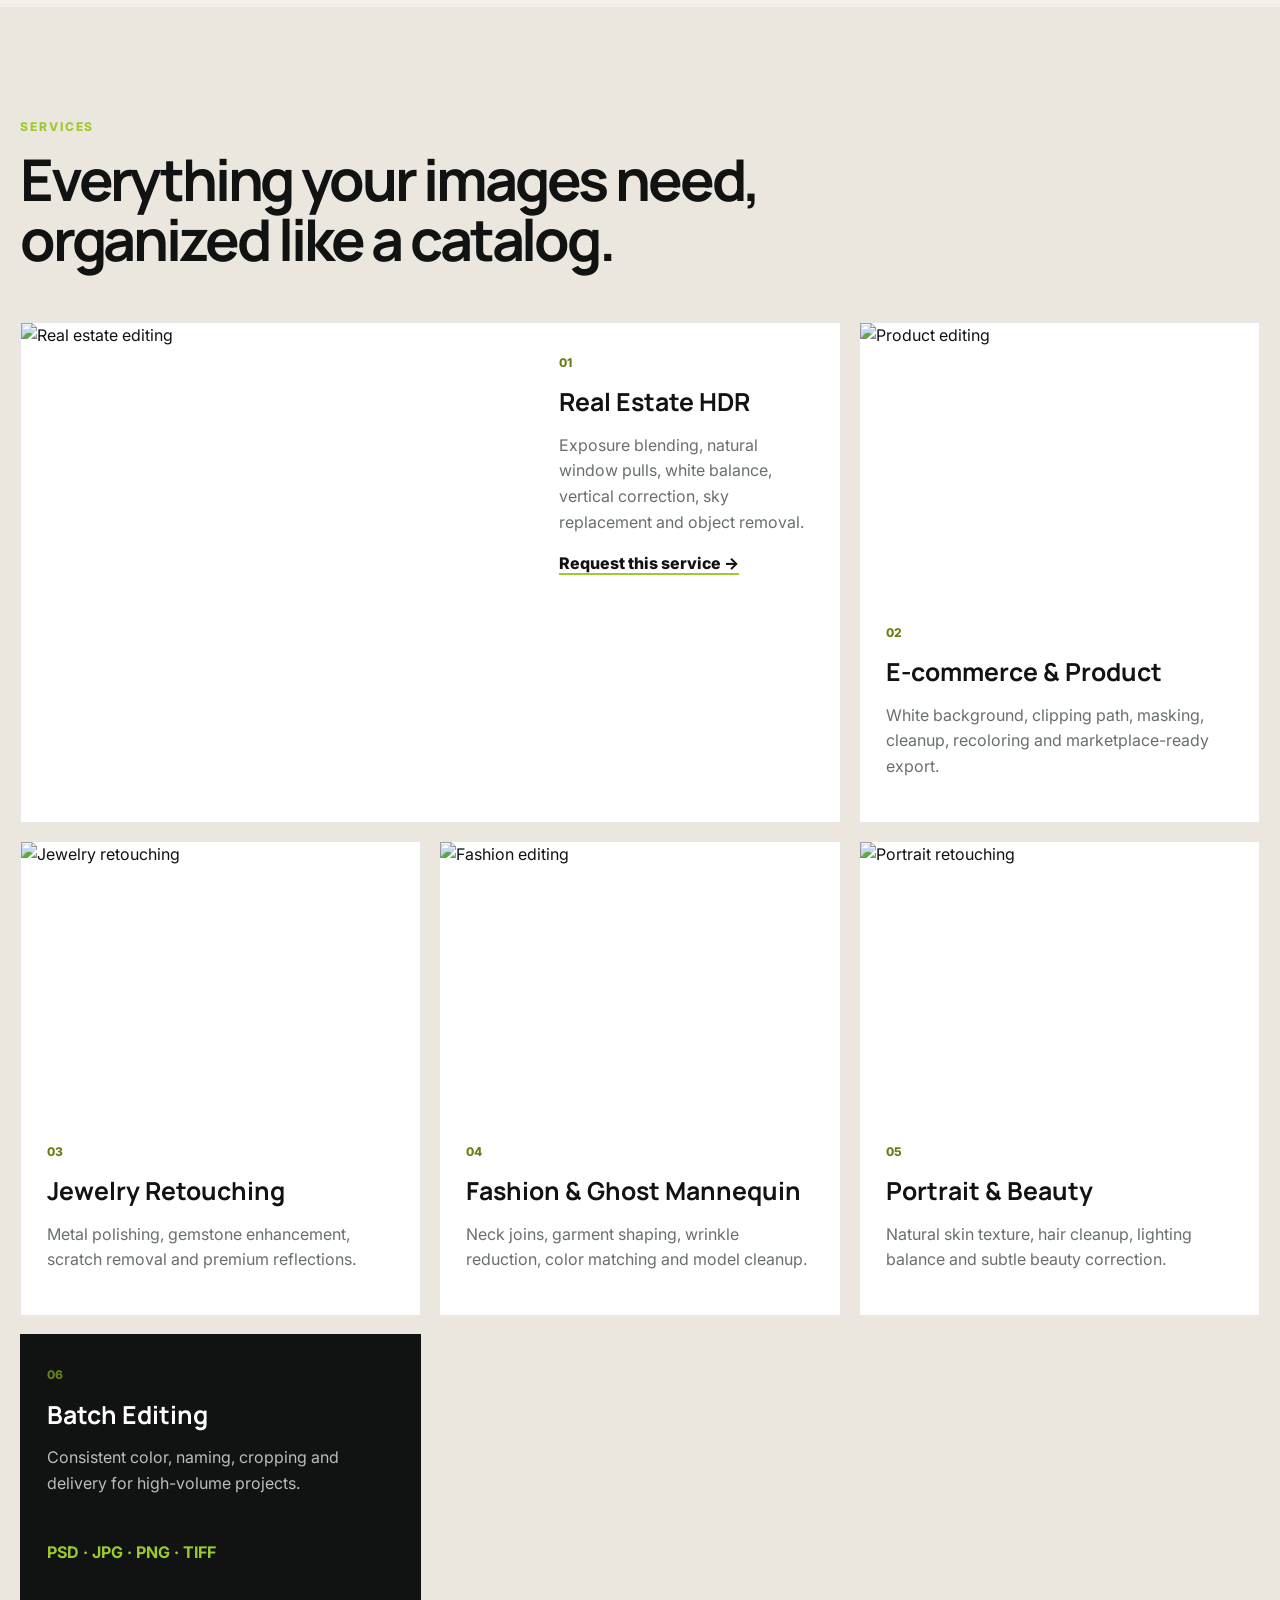
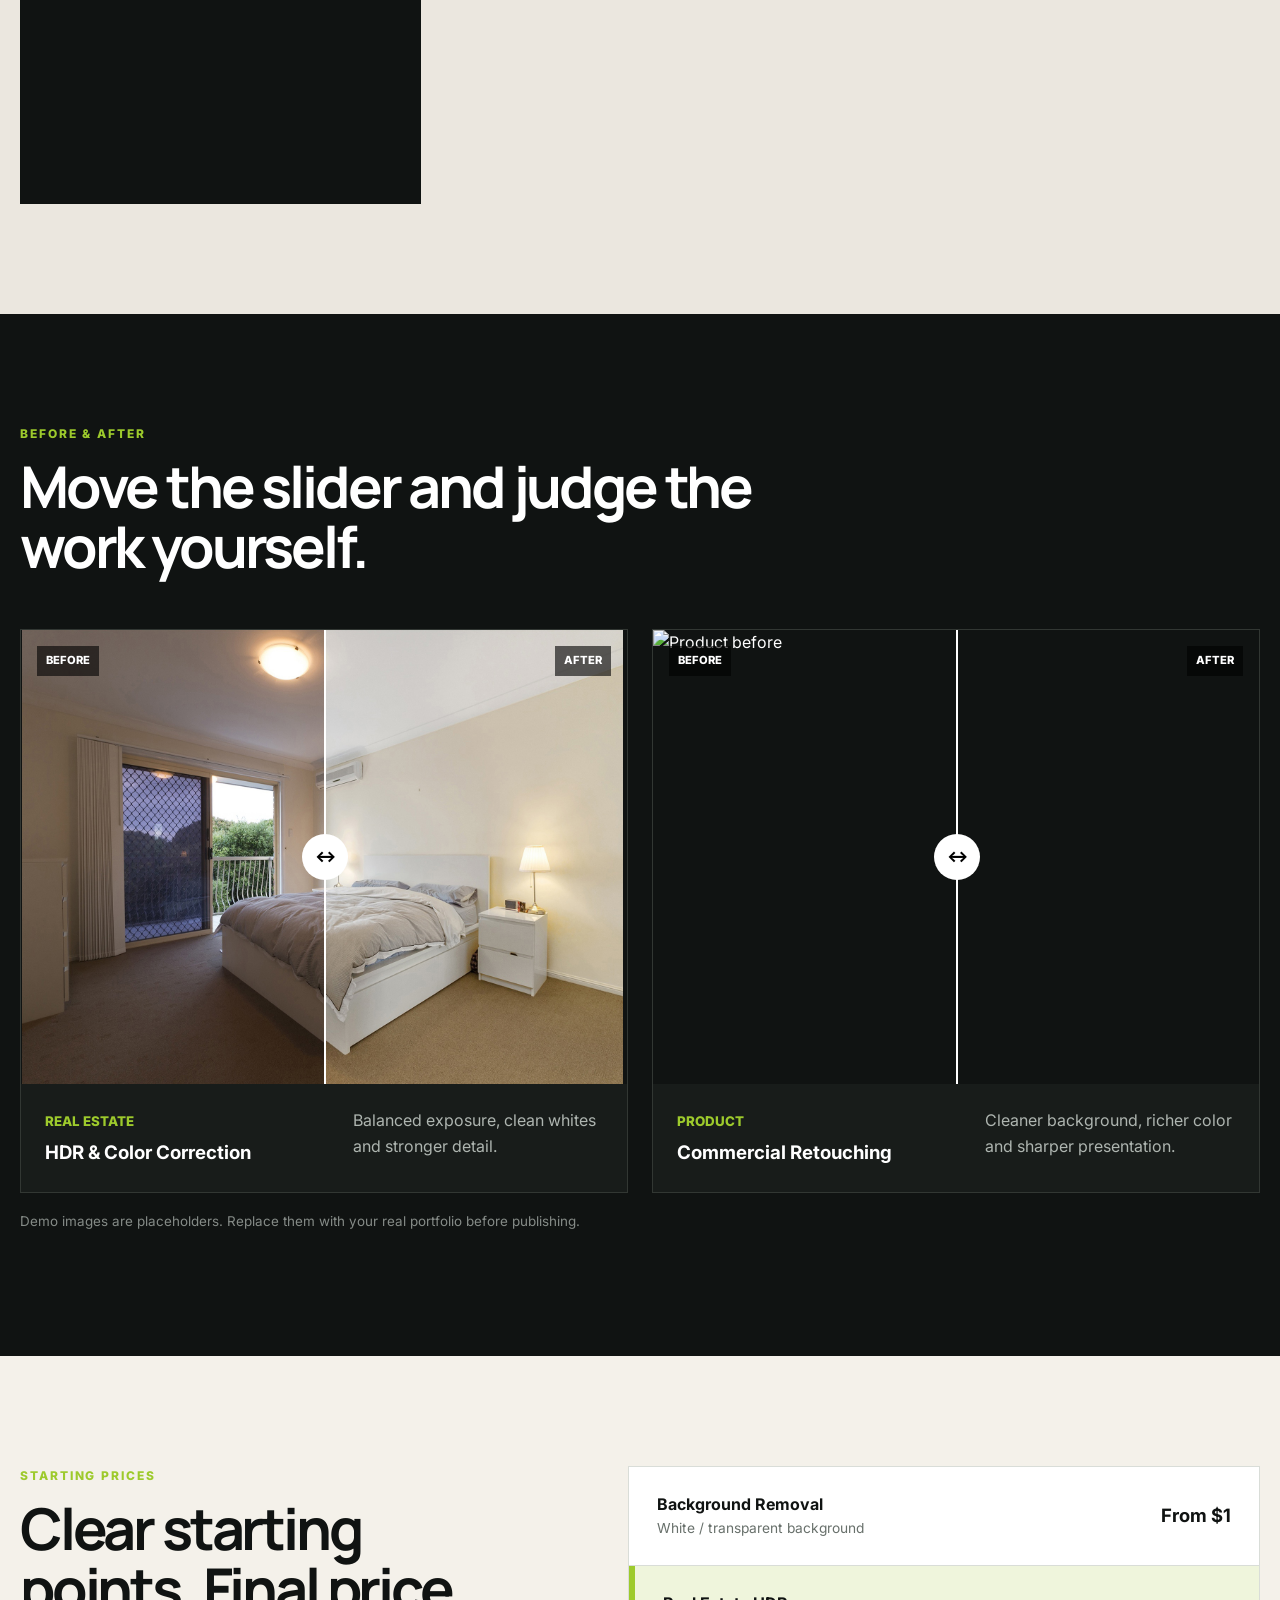
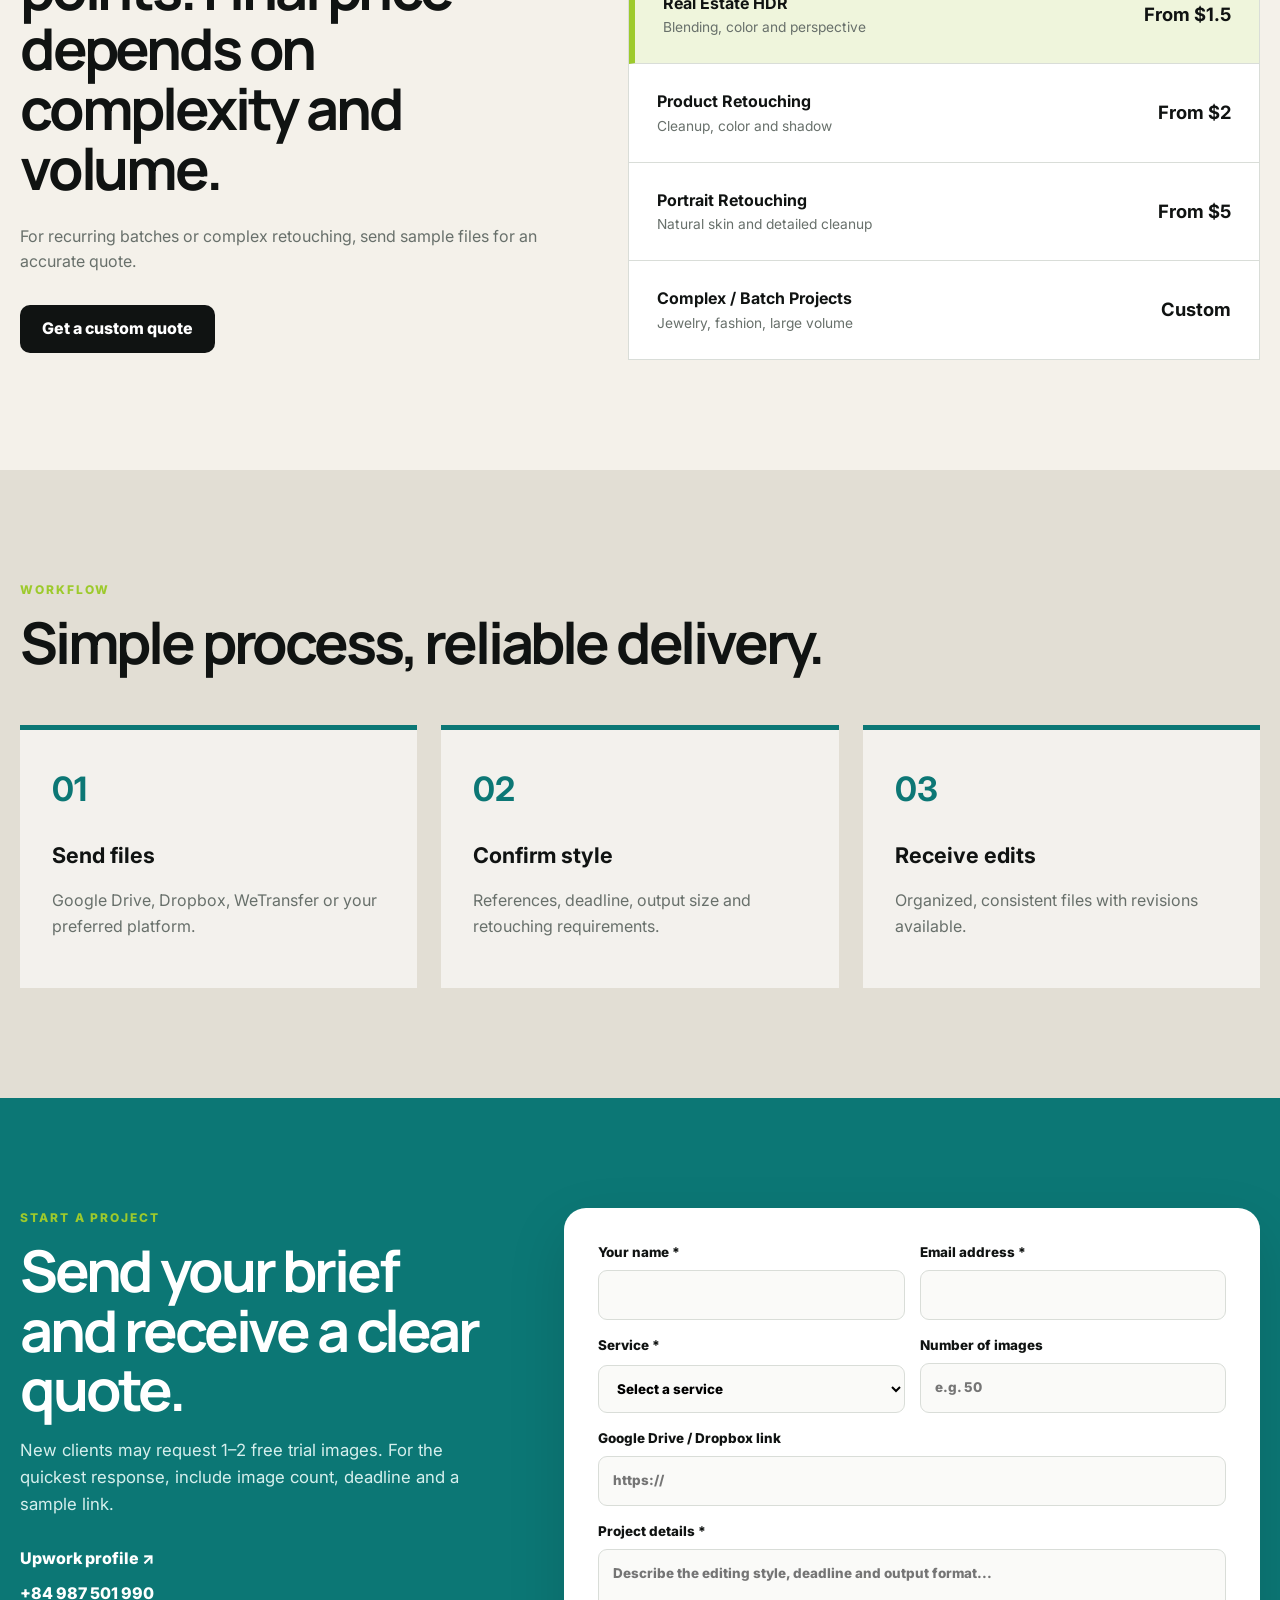
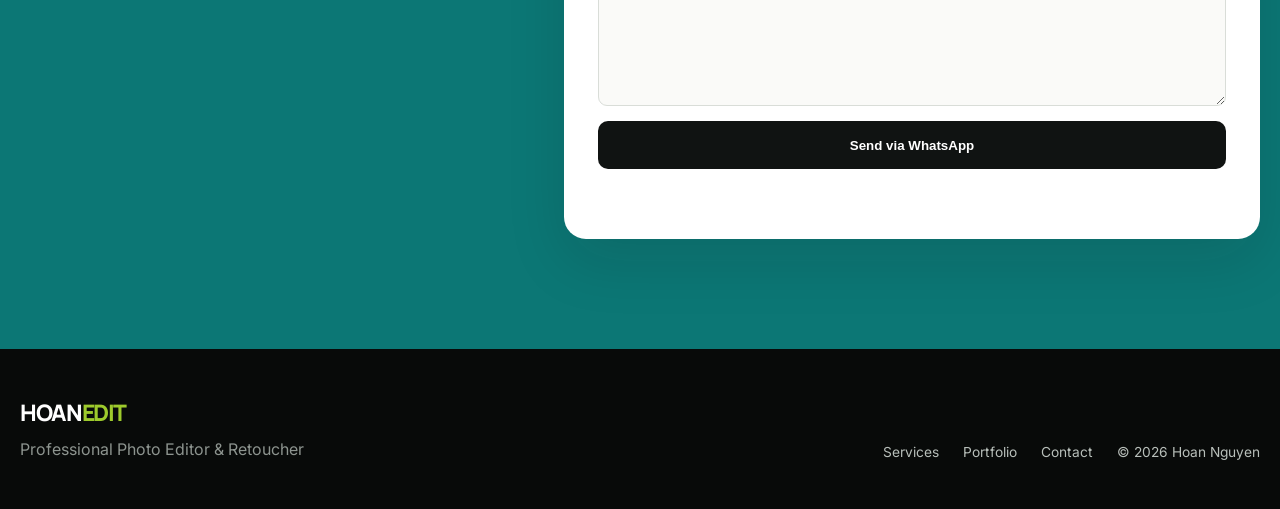
==== commit 1ac74e91: "Add files via upload" ====
--- a/index.html
+++ b/index.html
@@ -1,6 +1,7 @@
 <!DOCTYPE html>
 <html lang="en">
 <head>
+  <!-- Hoan Edit complete fixed version: 2026-07-24 -->
   <meta charset="UTF-8">
   <meta name="viewport" content="width=device-width, initial-scale=1.0">
   <meta name="description" content="Professional photo editing and retouching services by Hoan Nguyen: real estate HDR, product, e-commerce, jewelry, portrait, fashion and batch editing.">
@@ -12,7 +13,7 @@
   <link rel="preconnect" href="https://fonts.googleapis.com">
   <link rel="preconnect" href="https://fonts.gstatic.com" crossorigin>
   <link href="https://fonts.googleapis.com/css2?family=Inter:wght@400;500;600;700;800&family=Manrope:wght@500;600;700;800&display=swap" rel="stylesheet">
-  <link rel="stylesheet" href="styles.css">
+  <link rel="stylesheet" href="styles.css?v=20260724-2">
 </head>
 <body>
   <div class="topbar">
@@ -190,6 +191,6 @@
   </main>
 
   <footer><div class="shell footer-inner"><div><a class="logo footer-logo" href="#home">HOAN<span>EDIT</span></a><p>Professional Photo Editor & Retoucher</p></div><div class="footer-right"><a href="#services">Services</a><a href="#portfolio">Portfolio</a><a href="#contact">Contact</a><span>© <span id="year"></span> Hoan Nguyen</span></div></div></footer>
-  <script src="script.js"></script>
+  <script src="script.js?v=20260724-2"></script>
 </body>
 </html>
--- a/styles.css
+++ b/styles.css
@@ -1 +1 @@
-:root{--ink:#101312;--paper:#f4f1ea;--white:#fff;--green:#9dca2c;--green-dark:#667f16;--teal:#0c7775;--muted:#68706b;--line:#d9ddd8;--shadow:0 22px 60px rgba(16,19,18,.12);--radius:22px}*{box-sizing:border-box}html{scroll-behavior:smooth}body{margin:0;background:var(--paper);color:var(--ink);font-family:Inter,Arial,sans-serif;line-height:1.6}img{display:block;max-width:100%}a{color:inherit;text-decoration:none}.shell{width:min(1240px,calc(100% - 36px));margin:auto}.topbar{background:var(--ink);color:#dfe3df;font-size:.78rem}.topbar-inner{height:36px;display:flex;align-items:center;justify-content:space-between}.topbar-links{display:flex;align-items:center;gap:22px}.lang-toggle{border:1px solid #4a504d;background:transparent;color:white;border-radius:6px;padding:4px 8px;cursor:pointer}.main-header{position:sticky;top:0;z-index:20;background:rgba(244,241,234,.94);backdrop-filter:blur(14px);border-bottom:1px solid rgba(16,19,18,.1)}.header-inner{height:78px;display:grid;grid-template-columns:220px 1fr auto;align-items:center;gap:24px}.logo{font-family:Manrope,sans-serif;font-size:1.42rem;font-weight:800;letter-spacing:-.06em}.logo span{color:var(--green-dark)}.main-nav{display:flex;justify-content:center;gap:26px;font-weight:700;font-size:.92rem}.main-nav a{position:relative}.main-nav a:after{content:"";position:absolute;left:0;right:100%;bottom:-8px;height:2px;background:var(--green);transition:.25s}.main-nav a:hover:after{right:0}.header-cta,.btn{display:inline-flex;align-items:center;justify-content:center;min-height:48px;padding:0 21px;border-radius:10px;font-weight:800;border:1px solid transparent;transition:.25s;cursor:pointer}.header-cta{background:var(--ink);color:white}.header-cta:hover,.btn:hover{transform:translateY(-2px)}.mobile-menu{display:none;border:0;background:transparent;font-size:1.5rem}.catalog-hero{display:grid;grid-template-columns:280px 1fr;gap:16px;padding-top:24px}.category-panel{background:#e1e4df;border:1px solid #cdd2cc;min-height:600px}.category-title{display:flex;align-items:center;gap:12px;background:var(--teal);color:white;padding:18px;font-size:.92rem}.category-panel>a{display:flex;justify-content:space-between;align-items:center;padding:18px;border-bottom:1px solid #c8cdc7;font-weight:650;background:#e7e9e5;transition:.2s}.category-panel>a:hover{background:white;padding-left:23px}.category-panel>a b{font-size:1.35rem}.category-note{margin:22px;background:var(--ink);color:white;padding:22px;border-radius:14px}.category-note small,.category-note strong,.category-note a{display:block}.category-note small{color:var(--green);font-weight:800;letter-spacing:.1em}.category-note strong{font-size:1.35rem;line-height:1.2;margin:8px 0 18px}.category-note a{color:#fff;text-decoration:underline}.hero-slider{position:relative;min-height:600px;overflow:hidden;background:#222}.slide{position:absolute;inset:0;opacity:0;pointer-events:none;transition:opacity .6s}.slide.active{opacity:1;pointer-events:auto}.slide img{width:100%;height:100%;object-fit:cover}.slide-overlay{position:absolute;inset:0;background:linear-gradient(90deg,rgba(0,0,0,.74),rgba(0,0,0,.12) 72%)}.slide-content{position:absolute;left:7%;top:50%;transform:translateY(-50%);width:min(660px,78%);color:white}.kicker,.section-kicker{display:block;font-weight:800;letter-spacing:.16em;font-size:.75rem;color:var(--green);margin-bottom:14px}.slide h1,.slide h2{font-family:Manrope,sans-serif;font-size:clamp(2.4rem,5vw,5.2rem);line-height:1.02;letter-spacing:-.055em;margin:0 0 22px}.slide p{max-width:620px;color:#e5e8e5;font-size:1.02rem}.slide-actions{display:flex;gap:12px;margin-top:30px;flex-wrap:wrap}.btn.light{background:white;color:var(--ink)}.btn.glass{border-color:rgba(255,255,255,.6);color:white;background:rgba(255,255,255,.08)}.btn.dark{background:var(--ink);color:white}.btn.full{width:100%}.slider-btn{position:absolute;top:50%;transform:translateY(-50%);width:46px;height:64px;border:0;background:rgba(255,255,255,.82);font-size:2.5rem;cursor:pointer}.slider-btn.prev{left:0}.slider-btn.next{right:0}.slider-dots{position:absolute;left:50%;bottom:24px;transform:translateX(-50%);display:flex;gap:8px}.slider-dots button{width:9px;height:9px;padding:0;border-radius:50%;border:1px solid white;background:transparent;cursor:pointer}.slider-dots button.active{background:var(--green);border-color:var(--green)}.benefit-strip{background:var(--teal);color:white}.benefit-grid{display:grid;grid-template-columns:repeat(4,1fr);padding:24px 0}.benefit-grid div{text-align:center;border-right:1px solid rgba(255,255,255,.22)}.benefit-grid div:last-child{border:0}.benefit-grid b,.benefit-grid span{display:block}.benefit-grid b{font-size:1.45rem}.benefit-grid span{font-size:.83rem;color:#d4efed}.section{padding:110px 0}.section-heading{max-width:810px;margin-bottom:52px}.section-heading h2,.pricing-intro h2,.contact-copy h2{font-family:Manrope,sans-serif;font-size:clamp(2.35rem,4.5vw,5rem);line-height:1.04;letter-spacing:-.055em;margin:0}.intro-grid{display:grid;grid-template-columns:1fr 1fr;gap:80px}.lead{font-family:Manrope,sans-serif;font-size:clamp(1.65rem,2.6vw,2.55rem);line-height:1.25;font-weight:700}.intro-copy{font-size:1.08rem;color:var(--muted)}.intro-copy a{display:inline-block;color:var(--ink);font-weight:800;margin-top:18px;border-bottom:2px solid var(--green)}.services-section{background:#ebe7df}.service-catalog{display:grid;grid-template-columns:repeat(3,1fr);gap:18px}.service-tile{background:white;border:1px solid rgba(16,19,18,.1);overflow:hidden;min-height:470px}.service-tile.large{grid-column:span 2;display:grid;grid-template-columns:1.25fr .75fr}.service-tile img{width:100%;height:270px;object-fit:cover}.service-tile.large img{height:100%}.service-tile>div{padding:26px}.service-tile span{font-size:.75rem;font-weight:800;color:var(--green-dark)}.service-tile h3{font-family:Manrope,sans-serif;font-size:1.55rem;line-height:1.15;margin:14px 0 12px}.service-tile p{color:var(--muted)}.service-tile a{font-weight:800;border-bottom:2px solid var(--green)}.service-tile.text-only{background:var(--ink);color:white}.service-tile.text-only p{color:#b8bfba}.service-tile.text-only strong{display:block;margin-top:44px;color:var(--green)}.portfolio-section{background:var(--ink);color:white}.compare-grid{display:grid;grid-template-columns:1fr 1fr;gap:24px}.compare-card{background:#181c1a;border:1px solid #323733}.compare{position:relative;aspect-ratio:4/3;overflow:hidden}.compare>img,.after img{width:100%;height:100%;object-fit:cover}.after{position:absolute;inset:0;width:50%;overflow:hidden}.after img{width:200%;max-width:none;filter:brightness(1.1) saturate(1.08) contrast(1.04)}.after.enhanced img{filter:brightness(1.12) saturate(1.22) contrast(1.08)}.compare input{position:absolute;inset:0;width:100%;height:100%;opacity:0;cursor:ew-resize}.compare-line{position:absolute;top:0;bottom:0;left:50%;width:2px;background:white;pointer-events:none}.compare-line:after{content:"↔";position:absolute;left:50%;top:50%;transform:translate(-50%,-50%);display:grid;place-items:center;width:46px;height:46px;border-radius:50%;background:white;color:black;font-weight:800}.before-tag,.after-tag{position:absolute;top:16px;background:rgba(0,0,0,.6);padding:6px 9px;font-size:.7rem;font-weight:800}.before-tag{left:16px}.after-tag{right:16px}.compare-caption{display:flex;justify-content:space-between;gap:24px;padding:24px}.compare-caption small{color:var(--green);font-weight:800}.compare-caption h3{margin:4px 0 0}.compare-caption p{max-width:250px;color:#aeb5b0;margin:0}.demo-note{color:#858b87;font-size:.84rem;margin-top:18px}.pricing-layout{display:grid;grid-template-columns:.9fr 1.1fr;gap:90px;align-items:start}.pricing-intro p{color:var(--muted);max-width:580px;margin:25px 0 30px}.price-list{background:white;border:1px solid var(--line)}.price-row{display:flex;justify-content:space-between;align-items:center;gap:20px;padding:25px 28px;border-bottom:1px solid var(--line)}.price-row:last-child{border:0}.price-row div span,.price-row div strong{display:block}.price-row div span{color:var(--muted);font-size:.86rem}.price-row b{white-space:nowrap;font-size:1.15rem}.price-row.featured{background:#eff5dc;border-left:6px solid var(--green)}.process-section{background:#e2ded4}.process-grid{display:grid;grid-template-columns:repeat(3,1fr);gap:24px}.process-step{background:rgba(255,255,255,.6);padding:32px;border-top:5px solid var(--teal)}.process-step b{font-size:2.1rem;color:var(--teal)}.process-step h3{font-size:1.35rem;margin:22px 0 8px}.process-step p{color:var(--muted)}.contact-section{background:var(--teal);color:white}.contact-layout{display:grid;grid-template-columns:.8fr 1.2fr;gap:80px}.contact-copy p{color:#d6efed;font-size:1.05rem}.contact-direct{display:grid;gap:10px;margin-top:28px;font-weight:800}.contact-form{background:white;color:var(--ink);padding:34px;border-radius:var(--radius);box-shadow:var(--shadow)}.form-grid{display:grid;grid-template-columns:1fr 1fr;gap:15px}label{display:grid;gap:7px;font-size:.84rem;font-weight:800;margin-bottom:15px}input,select,textarea{width:100%;padding:13px 14px;border:1px solid var(--line);border-radius:9px;background:#fafaf8;font:inherit;outline:none}input:focus,select:focus,textarea:focus{border-color:var(--teal);box-shadow:0 0 0 3px rgba(12,119,117,.13)}textarea{resize:vertical}.form-status{min-height:24px;margin:12px 0 0;font-size:.88rem}.form-status.success{color:#2f7b23}.form-status.error{color:#b42318}footer{background:#080a09;color:white;padding:46px 0}.footer-inner{display:flex;justify-content:space-between;align-items:end;gap:30px}.footer-logo span{color:var(--green)}footer p{color:#8d948f;margin:6px 0 0}.footer-right{display:flex;gap:24px;align-items:center;color:#b8bfba;font-size:.86rem}.reveal{opacity:0;transform:translateY(20px);transition:.7s}.reveal.visible{opacity:1;transform:none}@media(max-width:1000px){.header-inner{grid-template-columns:1fr auto}.main-nav{position:absolute;left:18px;right:18px;top:80px;display:none;flex-direction:column;background:white;padding:20px;box-shadow:var(--shadow)}.main-nav.open{display:flex}.mobile-menu{display:block}.header-cta{display:none}.catalog-hero{grid-template-columns:1fr}.category-panel{min-height:0}.category-panel>a,.category-note{display:none}.category-title{cursor:pointer}.category-panel.open>a,.category-panel.open .category-note{display:flex}.category-panel.open .category-note{display:block}.hero-slider{min-height:570px}.service-catalog{grid-template-columns:1fr 1fr}.service-tile.large{grid-column:span 2}.pricing-layout,.contact-layout{grid-template-columns:1fr;gap:45px}.footer-right{flex-wrap:wrap;justify-content:flex-end}}@media(max-width:680px){.shell{width:min(100% - 22px,1240px)}.topbar-inner>span{display:none}.topbar-inner{justify-content:flex-end}.header-inner{height:66px}.catalog-hero{padding-top:12px}.hero-slider{min-height:560px}.slide-content{left:8%;width:84%}.slide h1,.slide h2{font-size:2.7rem}.slider-btn{width:36px;height:54px}.benefit-grid,.service-catalog,.compare-grid,.process-grid,.form-grid,.intro-grid{grid-template-columns:1fr}.benefit-grid div{border-right:0;border-bottom:1px solid rgba(255,255,255,.18);padding:14px}.service-tile.large{grid-column:auto;display:block}.service-tile.large img{height:270px}.compare-caption{display:block}.compare-caption p{margin-top:10px}.section{padding:78px 0}.pricing-layout{gap:35px}.price-row{padding:20px}.contact-form{padding:22px}.footer-inner{display:block}.footer-right{margin-top:24px;justify-content:flex-start}.main-nav{top:68px}}
+:root{--ink:#101312;--paper:#f4f1ea;--white:#fff;--green:#9dca2c;--green-dark:#667f16;--teal:#0c7775;--muted:#68706b;--line:#d9ddd8;--shadow:0 22px 60px rgba(16,19,18,.12);--radius:22px}*{box-sizing:border-box}html{scroll-behavior:smooth}body{margin:0;background:var(--paper);color:var(--ink);font-family:Inter,Arial,sans-serif;line-height:1.6}img{display:block;max-width:100%}a{color:inherit;text-decoration:none}.shell{width:min(1240px,calc(100% - 36px));margin:auto}.topbar{background:var(--ink);color:#dfe3df;font-size:.78rem}.topbar-inner{height:36px;display:flex;align-items:center;justify-content:space-between}.topbar-links{display:flex;align-items:center;gap:22px}.lang-toggle{border:1px solid #4a504d;background:transparent;color:white;border-radius:6px;padding:4px 8px;cursor:pointer}.main-header{position:sticky;top:0;z-index:20;background:rgba(244,241,234,.94);backdrop-filter:blur(14px);border-bottom:1px solid rgba(16,19,18,.1)}.header-inner{height:78px;display:grid;grid-template-columns:220px 1fr auto;align-items:center;gap:24px}.logo{font-family:Manrope,sans-serif;font-size:1.42rem;font-weight:800;letter-spacing:-.06em}.logo span{color:var(--green-dark)}.main-nav{display:flex;justify-content:center;gap:26px;font-weight:700;font-size:.92rem}.main-nav a{position:relative}.main-nav a:after{content:"";position:absolute;left:0;right:100%;bottom:-8px;height:2px;background:var(--green);transition:.25s}.main-nav a:hover:after{right:0}.header-cta,.btn{display:inline-flex;align-items:center;justify-content:center;min-height:48px;padding:0 21px;border-radius:10px;font-weight:800;border:1px solid transparent;transition:.25s;cursor:pointer}.header-cta{background:var(--ink);color:white}.header-cta:hover,.btn:hover{transform:translateY(-2px)}.mobile-menu{display:none;border:0;background:transparent;font-size:1.5rem}.catalog-hero{display:grid;grid-template-columns:280px 1fr;gap:16px;padding-top:24px}.category-panel{background:#e1e4df;border:1px solid #cdd2cc;min-height:600px}.category-title{display:flex;align-items:center;gap:12px;background:var(--teal);color:white;padding:18px;font-size:.92rem}.category-panel>a{display:flex;justify-content:space-between;align-items:center;padding:18px;border-bottom:1px solid #c8cdc7;font-weight:650;background:#e7e9e5;transition:.2s}.category-panel>a:hover{background:white;padding-left:23px}.category-panel>a b{font-size:1.35rem}.category-note{margin:22px;background:var(--ink);color:white;padding:22px;border-radius:14px}.category-note small,.category-note strong,.category-note a{display:block}.category-note small{color:var(--green);font-weight:800;letter-spacing:.1em}.category-note strong{font-size:1.35rem;line-height:1.2;margin:8px 0 18px}.category-note a{color:#fff;text-decoration:underline}.hero-slider{position:relative;min-height:600px;overflow:hidden;background:#222}.slide{position:absolute;inset:0;opacity:0;pointer-events:none;transition:opacity .6s}.slide.active{opacity:1;pointer-events:auto}.slide img{width:100%;height:100%;object-fit:cover}.slide-overlay{position:absolute;inset:0;background:linear-gradient(90deg,rgba(0,0,0,.74),rgba(0,0,0,.12) 72%)}.slide-content{position:absolute;left:7%;top:50%;transform:translateY(-50%);width:min(660px,78%);color:white}.kicker,.section-kicker{display:block;font-weight:800;letter-spacing:.16em;font-size:.75rem;color:var(--green);margin-bottom:14px}.slide h1,.slide h2{font-family:Manrope,sans-serif;font-size:clamp(2.4rem,5vw,5.2rem);line-height:1.02;letter-spacing:-.055em;margin:0 0 22px}.slide p{max-width:620px;color:#e5e8e5;font-size:1.02rem}.slide-actions{display:flex;gap:12px;margin-top:30px;flex-wrap:wrap}.btn.light{background:white;color:var(--ink)}.btn.glass{border-color:rgba(255,255,255,.6);color:white;background:rgba(255,255,255,.08)}.btn.dark{background:var(--ink);color:white}.btn.full{width:100%}.slider-btn{position:absolute;top:50%;transform:translateY(-50%);width:46px;height:64px;border:0;background:rgba(255,255,255,.82);font-size:2.5rem;cursor:pointer}.slider-btn.prev{left:0}.slider-btn.next{right:0}.slider-dots{position:absolute;left:50%;bottom:24px;transform:translateX(-50%);display:flex;gap:8px}.slider-dots button{width:9px;height:9px;padding:0;border-radius:50%;border:1px solid white;background:transparent;cursor:pointer}.slider-dots button.active{background:var(--green);border-color:var(--green)}.benefit-strip{background:var(--teal);color:white}.benefit-grid{display:grid;grid-template-columns:repeat(4,1fr);padding:24px 0}.benefit-grid div{text-align:center;border-right:1px solid rgba(255,255,255,.22)}.benefit-grid div:last-child{border:0}.benefit-grid b,.benefit-grid span{display:block}.benefit-grid b{font-size:1.45rem}.benefit-grid span{font-size:.83rem;color:#d4efed}.section{padding:110px 0}.section-heading{max-width:810px;margin-bottom:52px}.section-heading h2,.pricing-intro h2,.contact-copy h2{font-family:Manrope,sans-serif;font-size:clamp(2.35rem,4.5vw,5rem);line-height:1.04;letter-spacing:-.055em;margin:0}.intro-grid{display:grid;grid-template-columns:1fr 1fr;gap:80px}.lead{font-family:Manrope,sans-serif;font-size:clamp(1.65rem,2.6vw,2.55rem);line-height:1.25;font-weight:700}.intro-copy{font-size:1.08rem;color:var(--muted)}.intro-copy a{display:inline-block;color:var(--ink);font-weight:800;margin-top:18px;border-bottom:2px solid var(--green)}.services-section{background:#ebe7df}.service-catalog{display:grid;grid-template-columns:repeat(3,1fr);gap:18px}.service-tile{background:white;border:1px solid rgba(16,19,18,.1);overflow:hidden;min-height:470px}.service-tile.large{grid-column:span 2;display:grid;grid-template-columns:1.25fr .75fr}.service-tile img{width:100%;height:270px;object-fit:cover}.service-tile.large img{height:100%}.service-tile>div{padding:26px}.service-tile span{font-size:.75rem;font-weight:800;color:var(--green-dark)}.service-tile h3{font-family:Manrope,sans-serif;font-size:1.55rem;line-height:1.15;margin:14px 0 12px}.service-tile p{color:var(--muted)}.service-tile a{font-weight:800;border-bottom:2px solid var(--green)}.service-tile.text-only{background:var(--ink);color:white}.service-tile.text-only p{color:#b8bfba}.service-tile.text-only strong{display:block;margin-top:44px;color:var(--green)}.portfolio-section{background:var(--ink);color:white}.compare-grid{display:grid;grid-template-columns:1fr 1fr;gap:24px}.compare-card{background:#181c1a;border:1px solid #323733}.compare{position:relative;aspect-ratio:4/3;overflow:hidden;background:#101312;--compare-position:50%}.compare>img,.after img{display:block;width:100%;height:100%;max-width:none;object-fit:contain;object-position:center;background:#101312}.after{position:absolute;inset:0;width:100%;height:100%;overflow:hidden;clip-path:inset(0 0 0 var(--compare-position));pointer-events:none}.after img{filter:none}.after.enhanced img{filter:none}.compare input{position:absolute;inset:0;z-index:5;width:100%;height:100%;opacity:0;cursor:ew-resize}.compare-line{position:absolute;z-index:4;top:0;bottom:0;left:50%;width:2px;background:white;pointer-events:none}.compare-line:after{content:"↔";position:absolute;left:50%;top:50%;transform:translate(-50%,-50%);display:grid;place-items:center;width:46px;height:46px;border-radius:50%;background:white;color:black;font-weight:800}.before-tag,.after-tag{position:absolute;z-index:4;top:16px;background:rgba(0,0,0,.6);padding:6px 9px;font-size:.7rem;font-weight:800}.before-tag{left:16px}.after-tag{right:16px}.compare-caption{display:flex;justify-content:space-between;gap:24px;padding:24px}.compare-caption small{color:var(--green);font-weight:800}.compare-caption h3{margin:4px 0 0}.compare-caption p{max-width:250px;color:#aeb5b0;margin:0}.demo-note{color:#858b87;font-size:.84rem;margin-top:18px}.pricing-layout{display:grid;grid-template-columns:.9fr 1.1fr;gap:90px;align-items:start}.pricing-intro p{color:var(--muted);max-width:580px;margin:25px 0 30px}.price-list{background:white;border:1px solid var(--line)}.price-row{display:flex;justify-content:space-between;align-items:center;gap:20px;padding:25px 28px;border-bottom:1px solid var(--line)}.price-row:last-child{border:0}.price-row div span,.price-row div strong{display:block}.price-row div span{color:var(--muted);font-size:.86rem}.price-row b{white-space:nowrap;font-size:1.15rem}.price-row.featured{background:#eff5dc;border-left:6px solid var(--green)}.process-section{background:#e2ded4}.process-grid{display:grid;grid-template-columns:repeat(3,1fr);gap:24px}.process-step{background:rgba(255,255,255,.6);padding:32px;border-top:5px solid var(--teal)}.process-step b{font-size:2.1rem;color:var(--teal)}.process-step h3{font-size:1.35rem;margin:22px 0 8px}.process-step p{color:var(--muted)}.contact-section{background:var(--teal);color:white}.contact-layout{display:grid;grid-template-columns:.8fr 1.2fr;gap:80px}.contact-copy p{color:#d6efed;font-size:1.05rem}.contact-direct{display:grid;gap:10px;margin-top:28px;font-weight:800}.contact-form{background:white;color:var(--ink);padding:34px;border-radius:var(--radius);box-shadow:var(--shadow)}.form-grid{display:grid;grid-template-columns:1fr 1fr;gap:15px}label{display:grid;gap:7px;font-size:.84rem;font-weight:800;margin-bottom:15px}input,select,textarea{width:100%;padding:13px 14px;border:1px solid var(--line);border-radius:9px;background:#fafaf8;font:inherit;outline:none}input:focus,select:focus,textarea:focus{border-color:var(--teal);box-shadow:0 0 0 3px rgba(12,119,117,.13)}textarea{resize:vertical}.form-status{min-height:24px;margin:12px 0 0;font-size:.88rem}.form-status.success{color:#2f7b23}.form-status.error{color:#b42318}footer{background:#080a09;color:white;padding:46px 0}.footer-inner{display:flex;justify-content:space-between;align-items:end;gap:30px}.footer-logo span{color:var(--green)}footer p{color:#8d948f;margin:6px 0 0}.footer-right{display:flex;gap:24px;align-items:center;color:#b8bfba;font-size:.86rem}.reveal{opacity:0;transform:translateY(20px);transition:.7s}.reveal.visible{opacity:1;transform:none}@media(max-width:1000px){.header-inner{grid-template-columns:1fr auto}.main-nav{position:absolute;left:18px;right:18px;top:80px;display:none;flex-direction:column;background:white;padding:20px;box-shadow:var(--shadow)}.main-nav.open{display:flex}.mobile-menu{display:block}.header-cta{display:none}.catalog-hero{grid-template-columns:1fr}.category-panel{min-height:0}.category-panel>a,.category-note{display:none}.category-title{cursor:pointer}.category-panel.open>a,.category-panel.open .category-note{display:flex}.category-panel.open .category-note{display:block}.hero-slider{min-height:570px}.service-catalog{grid-template-columns:1fr 1fr}.service-tile.large{grid-column:span 2}.pricing-layout,.contact-layout{grid-template-columns:1fr;gap:45px}.footer-right{flex-wrap:wrap;justify-content:flex-end}}@media(max-width:680px){.shell{width:min(100% - 22px,1240px)}.topbar-inner>span{display:none}.topbar-inner{justify-content:flex-end}.header-inner{height:66px}.catalog-hero{padding-top:12px}.hero-slider{min-height:560px}.slide-content{left:8%;width:84%}.slide h1,.slide h2{font-size:2.7rem}.slider-btn{width:36px;height:54px}.benefit-grid,.service-catalog,.compare-grid,.process-grid,.form-grid,.intro-grid{grid-template-columns:1fr}.benefit-grid div{border-right:0;border-bottom:1px solid rgba(255,255,255,.18);padding:14px}.service-tile.large{grid-column:auto;display:block}.service-tile.large img{height:270px}.compare-caption{display:block}.compare-caption p{margin-top:10px}.section{padding:78px 0}.pricing-layout{gap:35px}.price-row{padding:20px}.contact-form{padding:22px}.footer-inner{display:block}.footer-right{margin-top:24px;justify-content:flex-start}.main-nav{top:68px}}
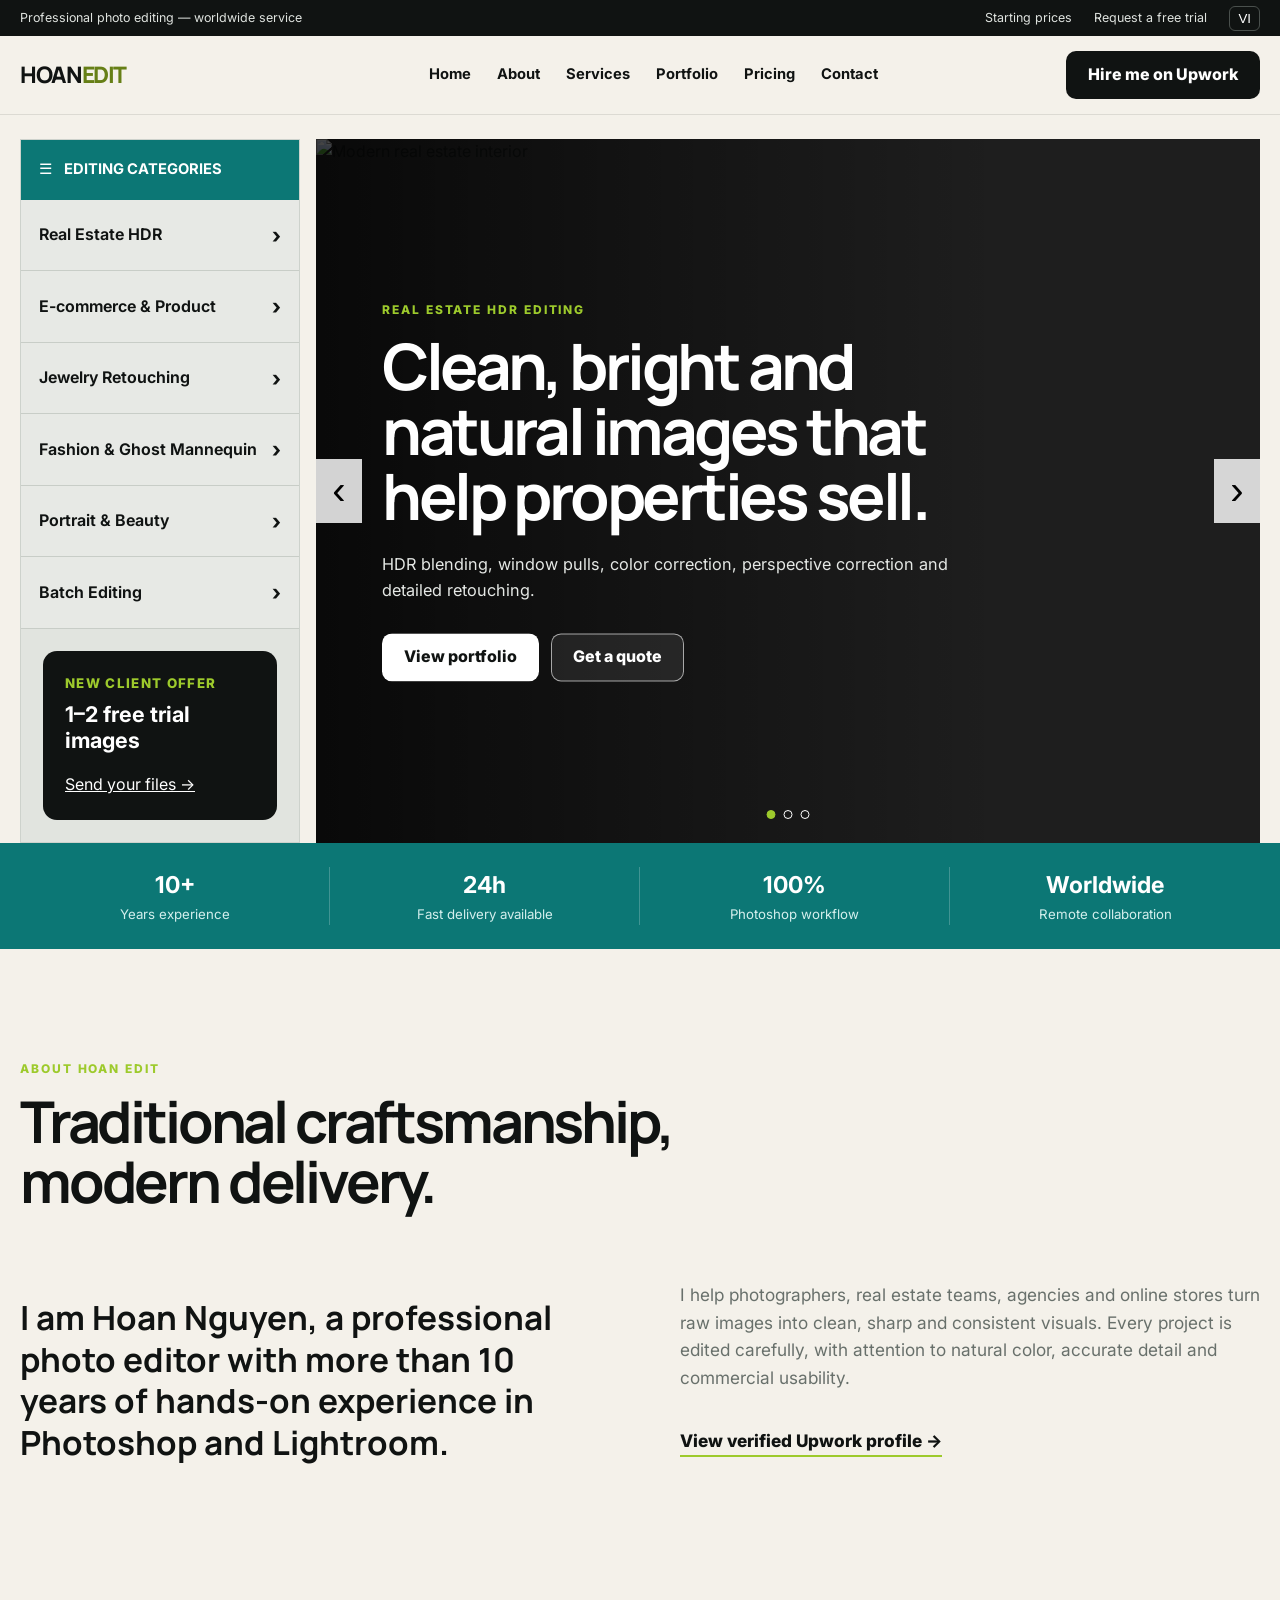
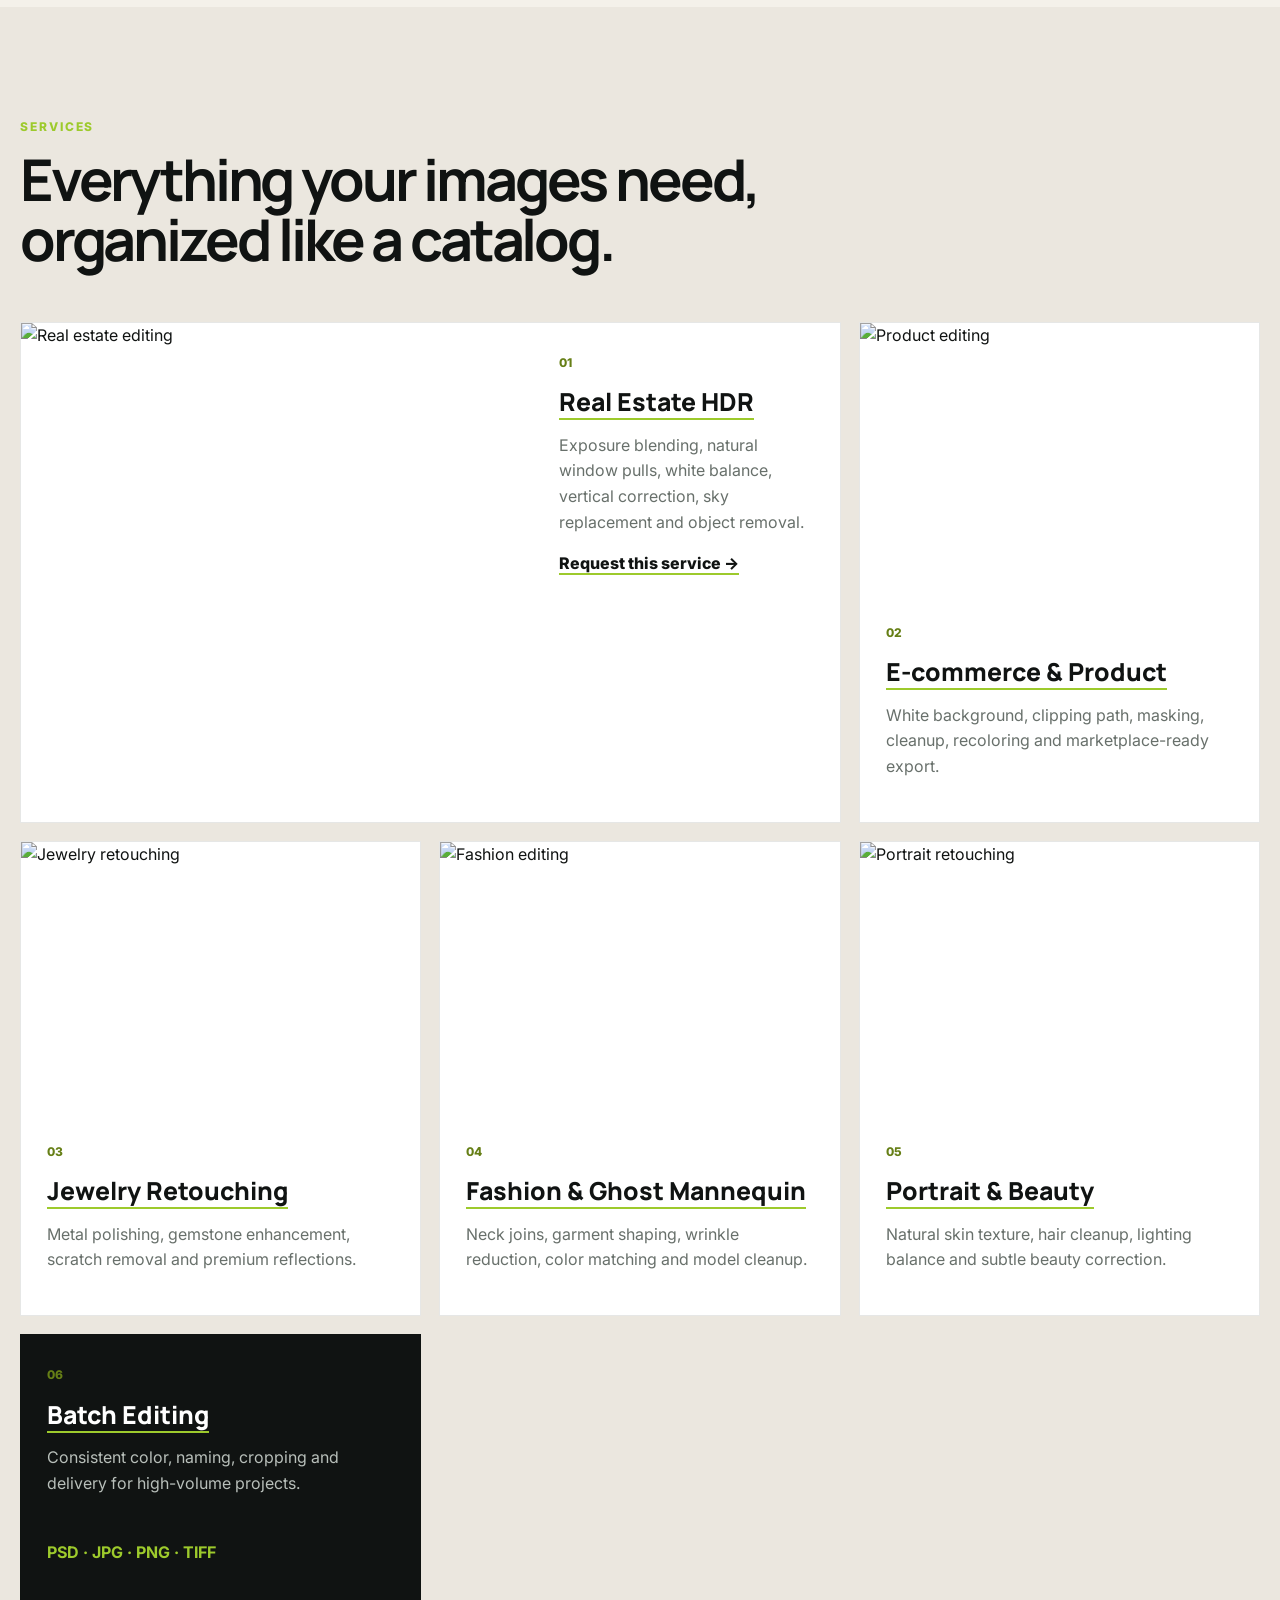
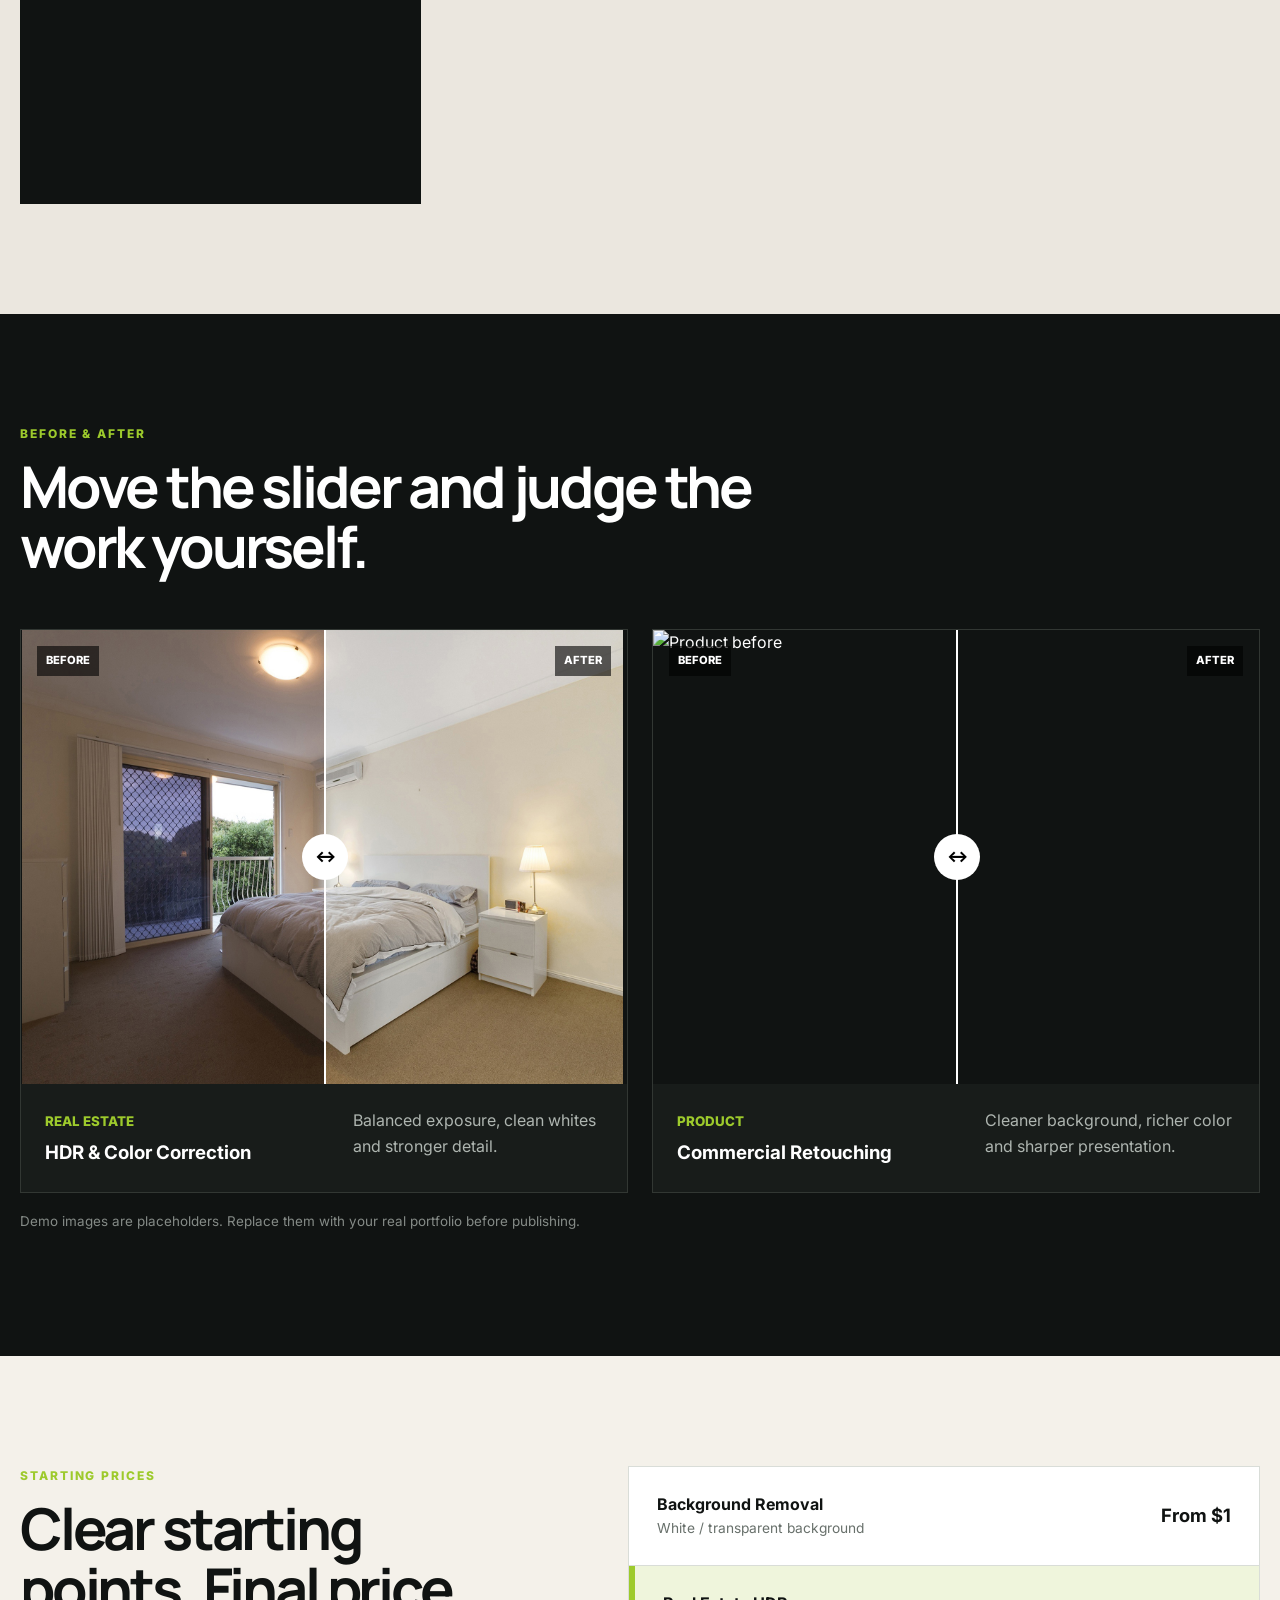
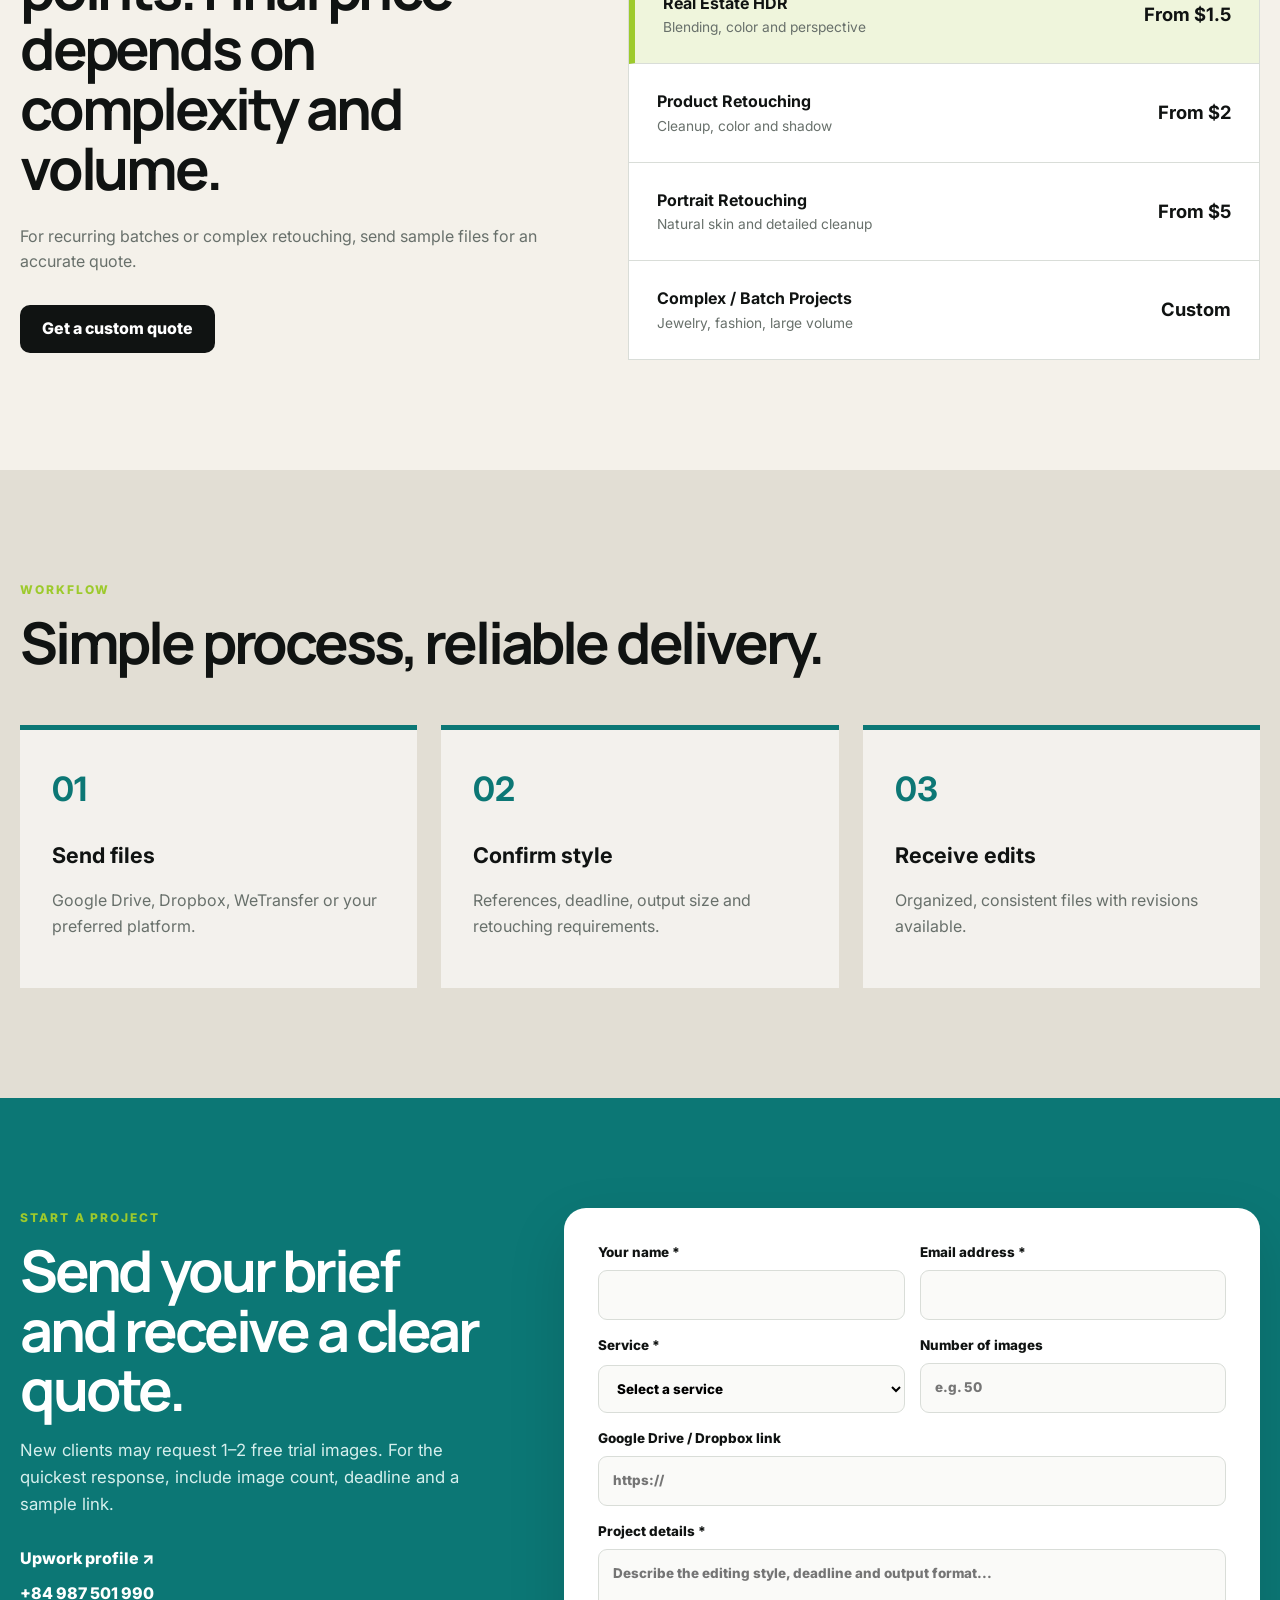
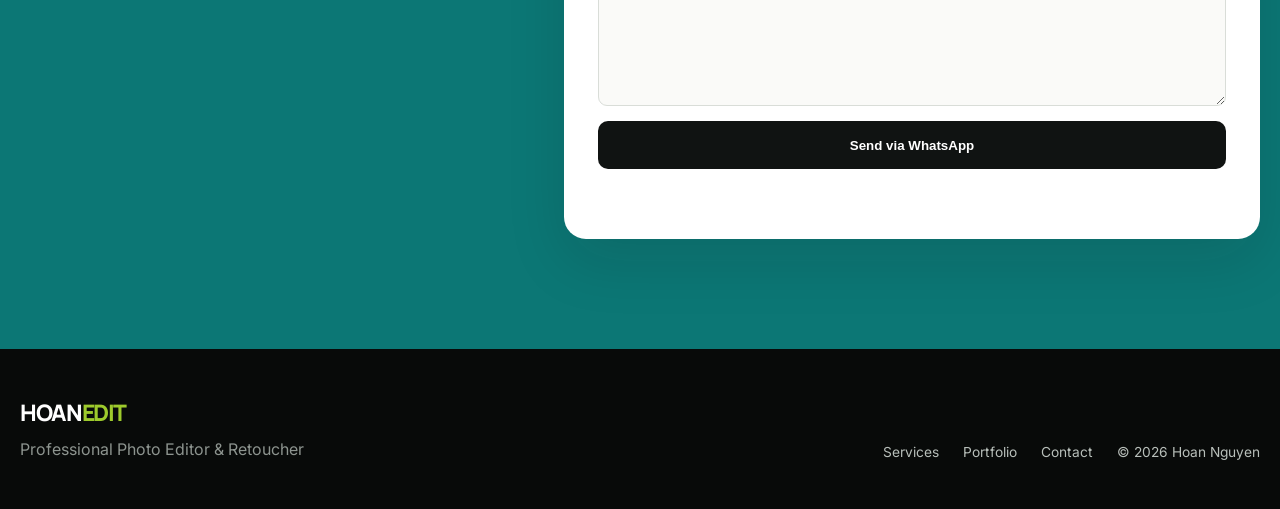
==== commit 6fbffbde: "Add files via upload" ====
--- a/index.html
+++ b/index.html
@@ -47,12 +47,12 @@
     <section class="catalog-hero shell">
       <aside class="category-panel reveal">
         <div class="category-title"><span>☰</span><strong data-en="EDITING CATEGORIES" data-vi="DANH MỤC CHỈNH SỬA">EDITING CATEGORIES</strong></div>
-        <a href="#real-estate"><span>Real Estate HDR</span><b>›</b></a>
-        <a href="#product"><span>E-commerce & Product</span><b>›</b></a>
-        <a href="#jewelry"><span>Jewelry Retouching</span><b>›</b></a>
-        <a href="#fashion"><span>Fashion & Ghost Mannequin</span><b>›</b></a>
-        <a href="#portrait"><span>Portrait & Beauty</span><b>›</b></a>
-        <a href="#batch"><span>Batch Editing</span><b>›</b></a>
+        <a href="real-estate.html"><span>Real Estate HDR</span><b>›</b></a>
+        <a href="product-editing.html"><span>E-commerce & Product</span><b>›</b></a>
+        <a href="jewelry-retouching.html"><span>Jewelry Retouching</span><b>›</b></a>
+        <a href="fashion-editing.html"><span>Fashion & Ghost Mannequin</span><b>›</b></a>
+        <a href="portrait-retouching.html"><span>Portrait & Beauty</span><b>›</b></a>
+        <a href="batch-editing.html"><span>Batch Editing</span><b>›</b></a>
         <div class="category-note">
           <small data-en="NEW CLIENT OFFER" data-vi="ƯU ĐÃI KHÁCH MỚI">NEW CLIENT OFFER</small>
           <strong data-en="1–2 free trial images" data-vi="Chỉnh thử miễn phí 1–2 ảnh">1–2 free trial images</strong>
@@ -124,12 +124,12 @@
       <div class="shell">
         <div class="section-heading reveal"><span class="section-kicker">SERVICES</span><h2 data-en="Everything your images need, organized like a catalog." data-vi="Mọi dịch vụ hình ảnh cần thiết, được sắp xếp rõ ràng như một danh mục.">Everything your images need, organized like a catalog.</h2></div>
         <div class="service-catalog">
-          <article id="real-estate" class="service-tile large reveal"><img src="https://images.unsplash.com/photo-1600566753190-17f0baa2a6c3?auto=format&fit=crop&w=1200&q=85" alt="Real estate editing"><div><span>01</span><h3>Real Estate HDR</h3><p>Exposure blending, natural window pulls, white balance, vertical correction, sky replacement and object removal.</p><a href="#contact">Request this service →</a></div></article>
-          <article id="product" class="service-tile reveal"><img src="https://images.unsplash.com/photo-1542291026-7eec264c27ff?auto=format&fit=crop&w=1000&q=85" alt="Product editing"><div><span>02</span><h3>E-commerce & Product</h3><p>White background, clipping path, masking, cleanup, recoloring and marketplace-ready export.</p></div></article>
-          <article id="jewelry" class="service-tile reveal"><img src="https://images.unsplash.com/photo-1515562141207-7a88fb7ce338?auto=format&fit=crop&w=1000&q=85" alt="Jewelry retouching"><div><span>03</span><h3>Jewelry Retouching</h3><p>Metal polishing, gemstone enhancement, scratch removal and premium reflections.</p></div></article>
-          <article id="fashion" class="service-tile reveal"><img src="https://images.unsplash.com/photo-1485230895905-ec40ba36b9bc?auto=format&fit=crop&w=1000&q=85" alt="Fashion editing"><div><span>04</span><h3>Fashion & Ghost Mannequin</h3><p>Neck joins, garment shaping, wrinkle reduction, color matching and model cleanup.</p></div></article>
-          <article id="portrait" class="service-tile reveal"><img src="https://images.unsplash.com/photo-1534528741775-53994a69daeb?auto=format&fit=crop&w=1000&q=85" alt="Portrait retouching"><div><span>05</span><h3>Portrait & Beauty</h3><p>Natural skin texture, hair cleanup, lighting balance and subtle beauty correction.</p></div></article>
-          <article id="batch" class="service-tile text-only reveal"><div><span>06</span><h3>Batch Editing</h3><p>Consistent color, naming, cropping and delivery for high-volume projects.</p><strong>PSD · JPG · PNG · TIFF</strong></div></article>
+          <article id="real-estate" class="service-tile large reveal"><img src="https://images.unsplash.com/photo-1600566753190-17f0baa2a6c3?auto=format&fit=crop&w=1200&q=85" alt="Real estate editing"><div><span>01</span><h3><a href="real-estate.html">Real Estate HDR</a></h3><p>Exposure blending, natural window pulls, white balance, vertical correction, sky replacement and object removal.</p><a href="#contact">Request this service →</a></div></article>
+          <article id="product" class="service-tile reveal"><img src="https://images.unsplash.com/photo-1542291026-7eec264c27ff?auto=format&fit=crop&w=1000&q=85" alt="Product editing"><div><span>02</span><h3><a href="product-editing.html">E-commerce & Product</a></h3><p>White background, clipping path, masking, cleanup, recoloring and marketplace-ready export.</p></div></article>
+          <article id="jewelry" class="service-tile reveal"><img src="https://images.unsplash.com/photo-1515562141207-7a88fb7ce338?auto=format&fit=crop&w=1000&q=85" alt="Jewelry retouching"><div><span>03</span><h3><a href="jewelry-retouching.html">Jewelry Retouching</a></h3><p>Metal polishing, gemstone enhancement, scratch removal and premium reflections.</p></div></article>
+          <article id="fashion" class="service-tile reveal"><img src="https://images.unsplash.com/photo-1485230895905-ec40ba36b9bc?auto=format&fit=crop&w=1000&q=85" alt="Fashion editing"><div><span>04</span><h3><a href="fashion-editing.html">Fashion & Ghost Mannequin</a></h3><p>Neck joins, garment shaping, wrinkle reduction, color matching and model cleanup.</p></div></article>
+          <article id="portrait" class="service-tile reveal"><img src="https://images.unsplash.com/photo-1534528741775-53994a69daeb?auto=format&fit=crop&w=1000&q=85" alt="Portrait retouching"><div><span>05</span><h3><a href="portrait-retouching.html">Portrait & Beauty</a></h3><p>Natural skin texture, hair cleanup, lighting balance and subtle beauty correction.</p></div></article>
+          <article id="batch" class="service-tile text-only reveal"><div><span>06</span><h3><a href="batch-editing.html">Batch Editing</a></h3><p>Consistent color, naming, cropping and delivery for high-volume projects.</p><strong>PSD · JPG · PNG · TIFF</strong></div></article>
         </div>
       </div>
     </section>
--- a/styles.css
+++ b/styles.css
@@ -1 +1,4 @@
 :root{--ink:#101312;--paper:#f4f1ea;--white:#fff;--green:#9dca2c;--green-dark:#667f16;--teal:#0c7775;--muted:#68706b;--line:#d9ddd8;--shadow:0 22px 60px rgba(16,19,18,.12);--radius:22px}*{box-sizing:border-box}html{scroll-behavior:smooth}body{margin:0;background:var(--paper);color:var(--ink);font-family:Inter,Arial,sans-serif;line-height:1.6}img{display:block;max-width:100%}a{color:inherit;text-decoration:none}.shell{width:min(1240px,calc(100% - 36px));margin:auto}.topbar{background:var(--ink);color:#dfe3df;font-size:.78rem}.topbar-inner{height:36px;display:flex;align-items:center;justify-content:space-between}.topbar-links{display:flex;align-items:center;gap:22px}.lang-toggle{border:1px solid #4a504d;background:transparent;color:white;border-radius:6px;padding:4px 8px;cursor:pointer}.main-header{position:sticky;top:0;z-index:20;background:rgba(244,241,234,.94);backdrop-filter:blur(14px);border-bottom:1px solid rgba(16,19,18,.1)}.header-inner{height:78px;display:grid;grid-template-columns:220px 1fr auto;align-items:center;gap:24px}.logo{font-family:Manrope,sans-serif;font-size:1.42rem;font-weight:800;letter-spacing:-.06em}.logo span{color:var(--green-dark)}.main-nav{display:flex;justify-content:center;gap:26px;font-weight:700;font-size:.92rem}.main-nav a{position:relative}.main-nav a:after{content:"";position:absolute;left:0;right:100%;bottom:-8px;height:2px;background:var(--green);transition:.25s}.main-nav a:hover:after{right:0}.header-cta,.btn{display:inline-flex;align-items:center;justify-content:center;min-height:48px;padding:0 21px;border-radius:10px;font-weight:800;border:1px solid transparent;transition:.25s;cursor:pointer}.header-cta{background:var(--ink);color:white}.header-cta:hover,.btn:hover{transform:translateY(-2px)}.mobile-menu{display:none;border:0;background:transparent;font-size:1.5rem}.catalog-hero{display:grid;grid-template-columns:280px 1fr;gap:16px;padding-top:24px}.category-panel{background:#e1e4df;border:1px solid #cdd2cc;min-height:600px}.category-title{display:flex;align-items:center;gap:12px;background:var(--teal);color:white;padding:18px;font-size:.92rem}.category-panel>a{display:flex;justify-content:space-between;align-items:center;padding:18px;border-bottom:1px solid #c8cdc7;font-weight:650;background:#e7e9e5;transition:.2s}.category-panel>a:hover{background:white;padding-left:23px}.category-panel>a b{font-size:1.35rem}.category-note{margin:22px;background:var(--ink);color:white;padding:22px;border-radius:14px}.category-note small,.category-note strong,.category-note a{display:block}.category-note small{color:var(--green);font-weight:800;letter-spacing:.1em}.category-note strong{font-size:1.35rem;line-height:1.2;margin:8px 0 18px}.category-note a{color:#fff;text-decoration:underline}.hero-slider{position:relative;min-height:600px;overflow:hidden;background:#222}.slide{position:absolute;inset:0;opacity:0;pointer-events:none;transition:opacity .6s}.slide.active{opacity:1;pointer-events:auto}.slide img{width:100%;height:100%;object-fit:cover}.slide-overlay{position:absolute;inset:0;background:linear-gradient(90deg,rgba(0,0,0,.74),rgba(0,0,0,.12) 72%)}.slide-content{position:absolute;left:7%;top:50%;transform:translateY(-50%);width:min(660px,78%);color:white}.kicker,.section-kicker{display:block;font-weight:800;letter-spacing:.16em;font-size:.75rem;color:var(--green);margin-bottom:14px}.slide h1,.slide h2{font-family:Manrope,sans-serif;font-size:clamp(2.4rem,5vw,5.2rem);line-height:1.02;letter-spacing:-.055em;margin:0 0 22px}.slide p{max-width:620px;color:#e5e8e5;font-size:1.02rem}.slide-actions{display:flex;gap:12px;margin-top:30px;flex-wrap:wrap}.btn.light{background:white;color:var(--ink)}.btn.glass{border-color:rgba(255,255,255,.6);color:white;background:rgba(255,255,255,.08)}.btn.dark{background:var(--ink);color:white}.btn.full{width:100%}.slider-btn{position:absolute;top:50%;transform:translateY(-50%);width:46px;height:64px;border:0;background:rgba(255,255,255,.82);font-size:2.5rem;cursor:pointer}.slider-btn.prev{left:0}.slider-btn.next{right:0}.slider-dots{position:absolute;left:50%;bottom:24px;transform:translateX(-50%);display:flex;gap:8px}.slider-dots button{width:9px;height:9px;padding:0;border-radius:50%;border:1px solid white;background:transparent;cursor:pointer}.slider-dots button.active{background:var(--green);border-color:var(--green)}.benefit-strip{background:var(--teal);color:white}.benefit-grid{display:grid;grid-template-columns:repeat(4,1fr);padding:24px 0}.benefit-grid div{text-align:center;border-right:1px solid rgba(255,255,255,.22)}.benefit-grid div:last-child{border:0}.benefit-grid b,.benefit-grid span{display:block}.benefit-grid b{font-size:1.45rem}.benefit-grid span{font-size:.83rem;color:#d4efed}.section{padding:110px 0}.section-heading{max-width:810px;margin-bottom:52px}.section-heading h2,.pricing-intro h2,.contact-copy h2{font-family:Manrope,sans-serif;font-size:clamp(2.35rem,4.5vw,5rem);line-height:1.04;letter-spacing:-.055em;margin:0}.intro-grid{display:grid;grid-template-columns:1fr 1fr;gap:80px}.lead{font-family:Manrope,sans-serif;font-size:clamp(1.65rem,2.6vw,2.55rem);line-height:1.25;font-weight:700}.intro-copy{font-size:1.08rem;color:var(--muted)}.intro-copy a{display:inline-block;color:var(--ink);font-weight:800;margin-top:18px;border-bottom:2px solid var(--green)}.services-section{background:#ebe7df}.service-catalog{display:grid;grid-template-columns:repeat(3,1fr);gap:18px}.service-tile{background:white;border:1px solid rgba(16,19,18,.1);overflow:hidden;min-height:470px}.service-tile.large{grid-column:span 2;display:grid;grid-template-columns:1.25fr .75fr}.service-tile img{width:100%;height:270px;object-fit:cover}.service-tile.large img{height:100%}.service-tile>div{padding:26px}.service-tile span{font-size:.75rem;font-weight:800;color:var(--green-dark)}.service-tile h3{font-family:Manrope,sans-serif;font-size:1.55rem;line-height:1.15;margin:14px 0 12px}.service-tile p{color:var(--muted)}.service-tile a{font-weight:800;border-bottom:2px solid var(--green)}.service-tile.text-only{background:var(--ink);color:white}.service-tile.text-only p{color:#b8bfba}.service-tile.text-only strong{display:block;margin-top:44px;color:var(--green)}.portfolio-section{background:var(--ink);color:white}.compare-grid{display:grid;grid-template-columns:1fr 1fr;gap:24px}.compare-card{background:#181c1a;border:1px solid #323733}.compare{position:relative;aspect-ratio:4/3;overflow:hidden;background:#101312;--compare-position:50%}.compare>img,.after img{display:block;width:100%;height:100%;max-width:none;object-fit:contain;object-position:center;background:#101312}.after{position:absolute;inset:0;width:100%;height:100%;overflow:hidden;clip-path:inset(0 0 0 var(--compare-position));pointer-events:none}.after img{filter:none}.after.enhanced img{filter:none}.compare input{position:absolute;inset:0;z-index:5;width:100%;height:100%;opacity:0;cursor:ew-resize}.compare-line{position:absolute;z-index:4;top:0;bottom:0;left:50%;width:2px;background:white;pointer-events:none}.compare-line:after{content:"↔";position:absolute;left:50%;top:50%;transform:translate(-50%,-50%);display:grid;place-items:center;width:46px;height:46px;border-radius:50%;background:white;color:black;font-weight:800}.before-tag,.after-tag{position:absolute;z-index:4;top:16px;background:rgba(0,0,0,.6);padding:6px 9px;font-size:.7rem;font-weight:800}.before-tag{left:16px}.after-tag{right:16px}.compare-caption{display:flex;justify-content:space-between;gap:24px;padding:24px}.compare-caption small{color:var(--green);font-weight:800}.compare-caption h3{margin:4px 0 0}.compare-caption p{max-width:250px;color:#aeb5b0;margin:0}.demo-note{color:#858b87;font-size:.84rem;margin-top:18px}.pricing-layout{display:grid;grid-template-columns:.9fr 1.1fr;gap:90px;align-items:start}.pricing-intro p{color:var(--muted);max-width:580px;margin:25px 0 30px}.price-list{background:white;border:1px solid var(--line)}.price-row{display:flex;justify-content:space-between;align-items:center;gap:20px;padding:25px 28px;border-bottom:1px solid var(--line)}.price-row:last-child{border:0}.price-row div span,.price-row div strong{display:block}.price-row div span{color:var(--muted);font-size:.86rem}.price-row b{white-space:nowrap;font-size:1.15rem}.price-row.featured{background:#eff5dc;border-left:6px solid var(--green)}.process-section{background:#e2ded4}.process-grid{display:grid;grid-template-columns:repeat(3,1fr);gap:24px}.process-step{background:rgba(255,255,255,.6);padding:32px;border-top:5px solid var(--teal)}.process-step b{font-size:2.1rem;color:var(--teal)}.process-step h3{font-size:1.35rem;margin:22px 0 8px}.process-step p{color:var(--muted)}.contact-section{background:var(--teal);color:white}.contact-layout{display:grid;grid-template-columns:.8fr 1.2fr;gap:80px}.contact-copy p{color:#d6efed;font-size:1.05rem}.contact-direct{display:grid;gap:10px;margin-top:28px;font-weight:800}.contact-form{background:white;color:var(--ink);padding:34px;border-radius:var(--radius);box-shadow:var(--shadow)}.form-grid{display:grid;grid-template-columns:1fr 1fr;gap:15px}label{display:grid;gap:7px;font-size:.84rem;font-weight:800;margin-bottom:15px}input,select,textarea{width:100%;padding:13px 14px;border:1px solid var(--line);border-radius:9px;background:#fafaf8;font:inherit;outline:none}input:focus,select:focus,textarea:focus{border-color:var(--teal);box-shadow:0 0 0 3px rgba(12,119,117,.13)}textarea{resize:vertical}.form-status{min-height:24px;margin:12px 0 0;font-size:.88rem}.form-status.success{color:#2f7b23}.form-status.error{color:#b42318}footer{background:#080a09;color:white;padding:46px 0}.footer-inner{display:flex;justify-content:space-between;align-items:end;gap:30px}.footer-logo span{color:var(--green)}footer p{color:#8d948f;margin:6px 0 0}.footer-right{display:flex;gap:24px;align-items:center;color:#b8bfba;font-size:.86rem}.reveal{opacity:0;transform:translateY(20px);transition:.7s}.reveal.visible{opacity:1;transform:none}@media(max-width:1000px){.header-inner{grid-template-columns:1fr auto}.main-nav{position:absolute;left:18px;right:18px;top:80px;display:none;flex-direction:column;background:white;padding:20px;box-shadow:var(--shadow)}.main-nav.open{display:flex}.mobile-menu{display:block}.header-cta{display:none}.catalog-hero{grid-template-columns:1fr}.category-panel{min-height:0}.category-panel>a,.category-note{display:none}.category-title{cursor:pointer}.category-panel.open>a,.category-panel.open .category-note{display:flex}.category-panel.open .category-note{display:block}.hero-slider{min-height:570px}.service-catalog{grid-template-columns:1fr 1fr}.service-tile.large{grid-column:span 2}.pricing-layout,.contact-layout{grid-template-columns:1fr;gap:45px}.footer-right{flex-wrap:wrap;justify-content:flex-end}}@media(max-width:680px){.shell{width:min(100% - 22px,1240px)}.topbar-inner>span{display:none}.topbar-inner{justify-content:flex-end}.header-inner{height:66px}.catalog-hero{padding-top:12px}.hero-slider{min-height:560px}.slide-content{left:8%;width:84%}.slide h1,.slide h2{font-size:2.7rem}.slider-btn{width:36px;height:54px}.benefit-grid,.service-catalog,.compare-grid,.process-grid,.form-grid,.intro-grid{grid-template-columns:1fr}.benefit-grid div{border-right:0;border-bottom:1px solid rgba(255,255,255,.18);padding:14px}.service-tile.large{grid-column:auto;display:block}.service-tile.large img{height:270px}.compare-caption{display:block}.compare-caption p{margin-top:10px}.section{padding:78px 0}.pricing-layout{gap:35px}.price-row{padding:20px}.contact-form{padding:22px}.footer-inner{display:block}.footer-right{margin-top:24px;justify-content:flex-start}.main-nav{top:68px}}
+
+/* Separate service pages */
+.service-page-header{top:0}.service-detail-hero{position:relative;min-height:680px;display:flex;align-items:center;overflow:hidden;background:#111}.service-detail-hero>img{position:absolute;inset:0;width:100%;height:100%;object-fit:cover}.service-detail-overlay{position:absolute;inset:0;background:linear-gradient(90deg,rgba(0,0,0,.82),rgba(0,0,0,.28) 70%)}.service-detail-copy{position:relative;color:#fff;padding-top:60px;padding-bottom:60px}.service-detail-copy h1{font-family:Manrope,sans-serif;font-size:clamp(3rem,7vw,6.8rem);line-height:.98;letter-spacing:-.06em;max-width:900px;margin:0 0 24px}.service-detail-copy p{font-size:1.12rem;max-width:700px;color:#e8ebe8}.service-detail-layout{display:grid;grid-template-columns:1fr 1fr;gap:90px;align-items:start}.service-detail-layout h2,.service-page-nav h2,.service-cta h2{font-family:Manrope,sans-serif;font-size:clamp(2.3rem,4vw,4.6rem);line-height:1.05;letter-spacing:-.05em;margin:0}.service-detail-lead{font-size:1.08rem;color:var(--muted);max-width:640px}.service-checklist{display:grid;gap:12px}.service-checklist div{display:flex;align-items:center;gap:14px;padding:20px 22px;background:#fff;border:1px solid var(--line);font-weight:750}.service-checklist b{display:grid;place-items:center;width:30px;height:30px;border-radius:50%;background:var(--green);color:var(--ink)}.service-page-nav{padding:85px 0;background:#e7e3da}.service-page-links{display:grid;grid-template-columns:repeat(3,1fr);gap:12px;margin-top:34px}.service-page-links a{padding:20px;background:#fff;border:1px solid var(--line);font-weight:800;transition:.2s}.service-page-links a:hover{background:var(--ink);color:#fff;transform:translateY(-2px)}.service-cta{background:var(--teal);color:#fff;padding:70px 0}.service-cta .shell{display:flex;justify-content:space-between;align-items:center;gap:30px}.service-tile h3 a:hover{text-decoration:underline;text-decoration-color:var(--green);text-underline-offset:5px}@media(max-width:780px){.service-detail-hero{min-height:620px}.service-detail-layout{grid-template-columns:1fr;gap:45px}.service-page-links{grid-template-columns:1fr}.service-cta .shell{display:block}.service-cta .btn{margin-top:25px}.service-detail-copy h1{font-size:3.2rem}}
